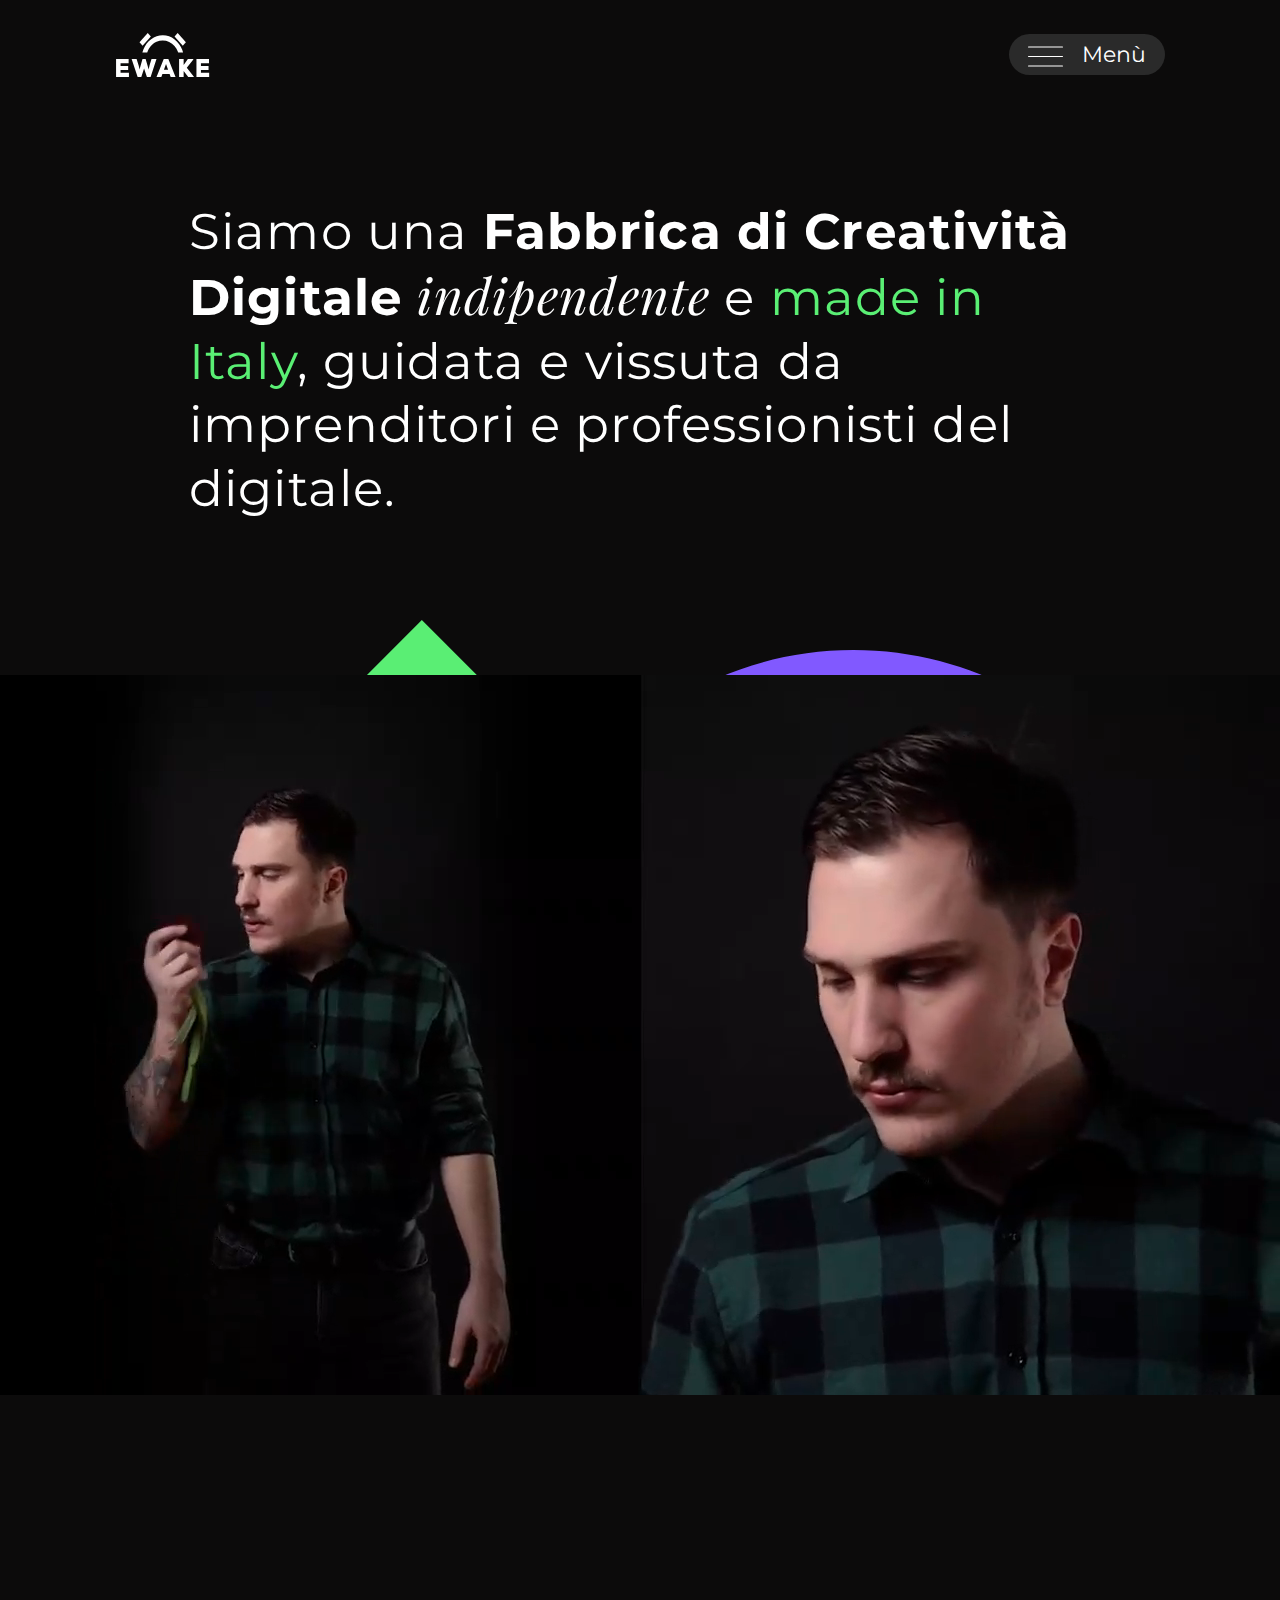
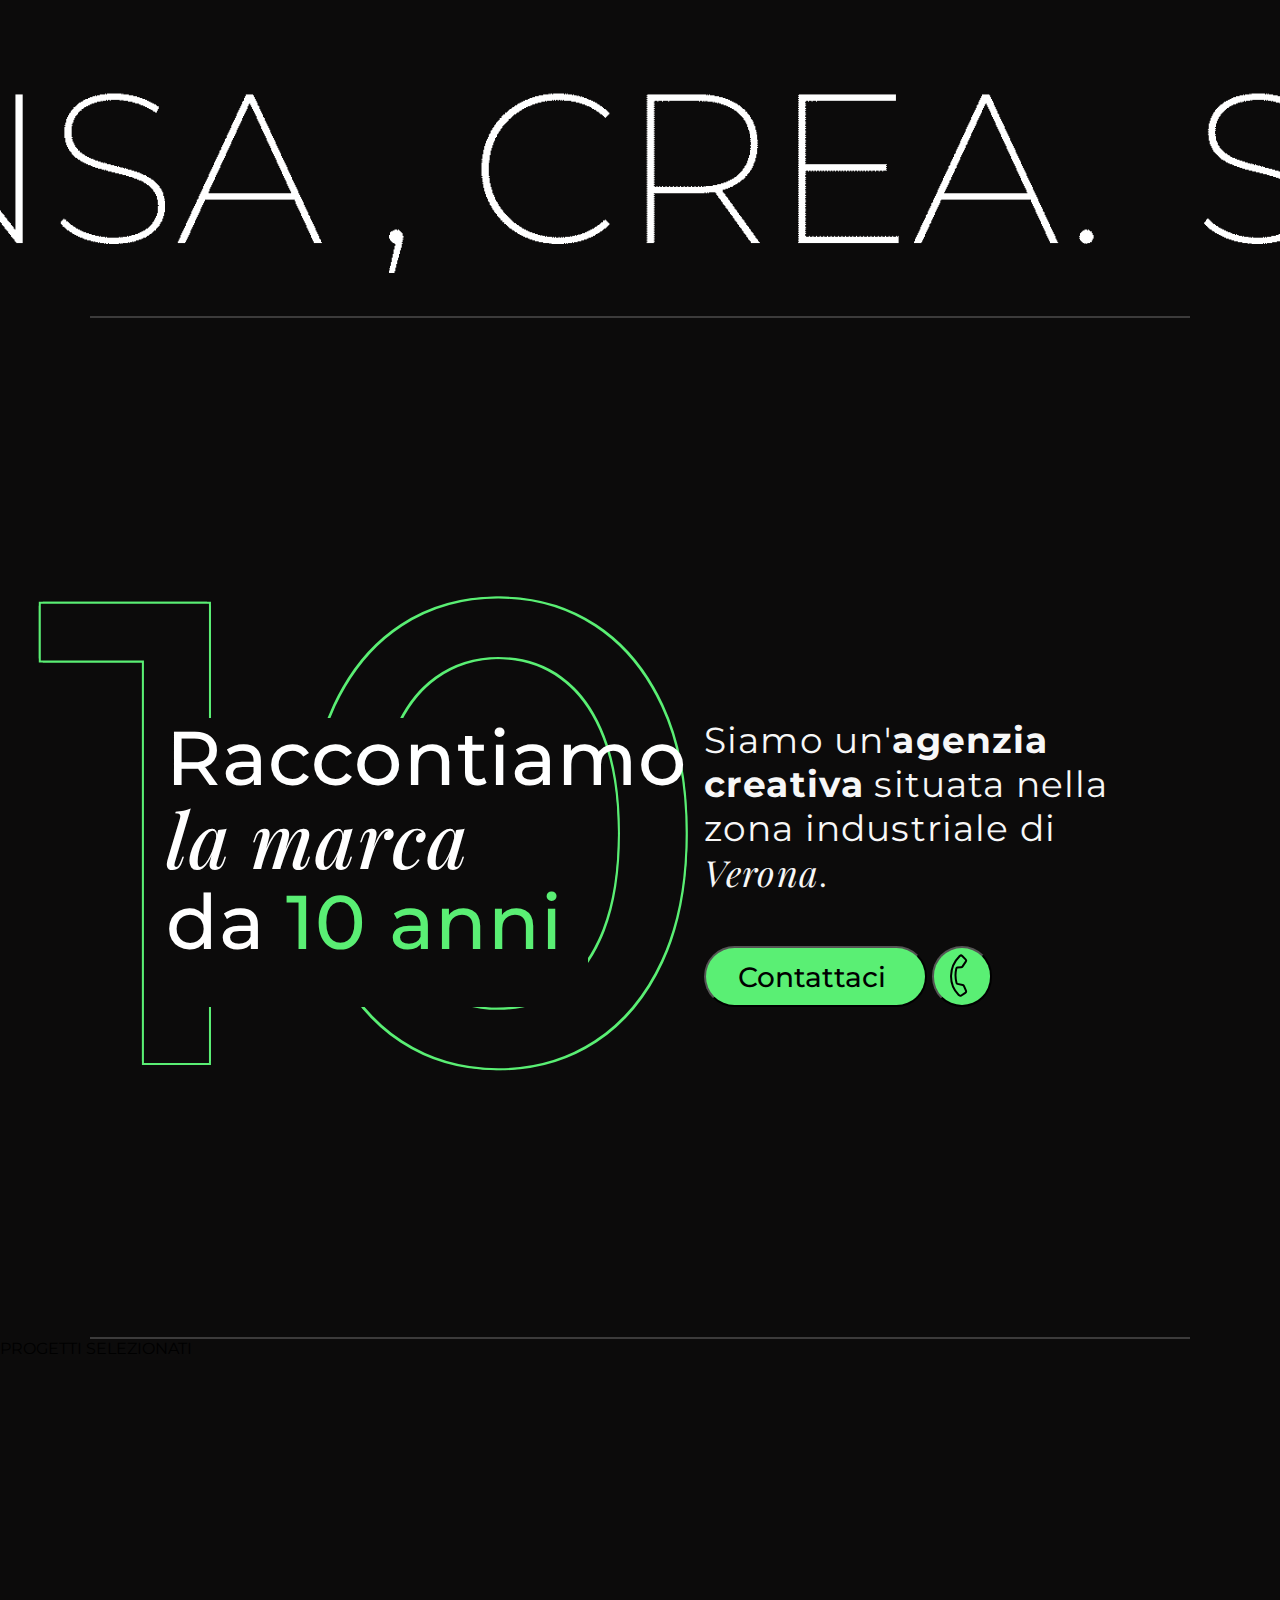
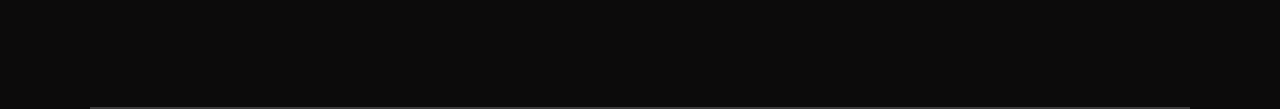
==== index.html @ c9d493e9 "home to agency" ====
<!DOCTYPE html>
<html lang="en">
<head>
    <meta charset="UTF-8">
    <meta name="viewport" content="width=device-width, initial-scale=1.0">
    <title>Home</title>

    <!-- css -->
    <link rel="stylesheet" href="css/style.css">

    <!-- js -->
    <!-- <script src="src/index.js"></script> -->

    <!-- fonts -->
    <link rel="preconnect" href="https://fonts.googleapis.com">
    <link rel="preconnect" href="https://fonts.gstatic.com" crossorigin>
    <link href="https://fonts.googleapis.com/css2?family=Montserrat:ital,wght@0,100..900;1,100..900&family=Playfair+Display:ital,wght@0,400..900;1,400..900&display=swap" rel="stylesheet">
    <link href="https://fonts.googleapis.com/css2?family=Playfair+Display:ital,wght@0,400..900;1,400..900&display=swap" rel="stylesheet">
</head>
<body>
    <!-- <nav class="navbar">
        <div class="logo">
            <img src="assets/img/logo.svg" alt="EWAKE">
        </div>

        <div class="menu">
            
        </div>
    </nav> -->

    <div class="navbar-container">
        
        <input id="toggle" type="checkbox">
        
        <div class="navbar">
            <div class="logo-container">
                <img src="assets/img/logo.svg" alt="EWAKE">
            </div>
            <div class="menu-container">
                <label for="toggle" class="menu-icon">
                    <span></span>
                </label>
                <p class="menu-text"></p>
            </div>
        </div>
        
      
        <div class="menu-items">
            <ul style="text-align: center; margin-left: 210px; overflow: hidden;">
              <li style="border-bottom: 1px solid lightgray;"><a href="#">Home</a></li>
              <li style="border-bottom: 1px solid lightgray;"><a href="#">home2</a></li>
              <li style="border-bottom: 1px solid lightgray;"><a href="#">About</a></li>
              <li style="border-bottom: 1px solid lightgray;"><a href="#">About2</a></li>
            </ul>
        </div>
    </div>

    <div class="chi-siamo-container">
        <div class="chi-siamo">
            <p class="chi-siamo-text">
                Siamo una <span class="bold-text">Fabbrica di Creatività Digitale</span> <span class="italic-playfair">indipendente</span> 
                e <span class="green-text">made in Italy</span>, guidata e vissuta da imprenditori e professionisti del digitale.
            </p>
        </div>
    </div>

    <div class="xo-container">
    </div>

    <div class="boschetti-container">
        <div class="video-mask"></div>
            <video class="boschetti-video" autoplay loop muted>
                <source src="assets/video/boschetti.mp4" type="video/mp4">
            </video>
        </div>
    </div>

    <div class="scrolling-text-container">
        <img src="assets/video/scrolling-text.gif" alt="PENSA, CREA, SVEGLIA">
    </div>

    <div class="line-container">
        <div class="line"></div>
    </div>

    <div class="agency-container">
        <div class="brand">
            <p class="stroke-10">10</p>
            <div class="brand-text-container">
                <p class="brand-text">
                    Raccontiamo <span class="italic-playfair">la marca</span> da <span class="green-text">10 anni</span>
                </p>
            </div>
        </div>

        <div class="creative-agency-container">
            <p class="creative-agency-text">
                Siamo un'<span class="bold-text">agenzia creativa</span> situata nella zona industriale di <span class="italic-playfair">Verona</span>.
            </p>
            <div class="creative-agency-buttons">
                <button class="contact-us">Contattaci</button>
                <button class="call">
                    <img src="assets/img/call.svg" alt="Phone">
                </button>
            </div>
        </div>
    </div>

    <div class="line-container2">
        <div class="line"></div>
    </div>

    <div class="selected-projects-container">
        <p class="selected-projects-title">PROGETTI SELEZIONATI</p>
        <div class="selected-projects">
            <div class="project">
                <img src="" alt="" class="project-img">
                <div class="green-line"></div>
                <div class="project-text">
                    <p class="project-title"></p>
                    <p class="project-info"></p>
                </div>
            </div>
            <div class="all-projects">
                <p></p>
            </div>
        </div>
    </div>

    <div class="line-container2">
        <div class="line"></div>
    </div>
    
</body>
</html>
---- css/style.css ----
body {
    margin: 0;
    background-color: #0C0B0B;
    font-family: 'Montserrat';
    overflow-x: hidden;
}

.navbar {
    background-color: transparent;
    backdrop-filter: blur(10px);
}

/*  */

.body {
    background-color: white;
    font-family: sans-serif;
}


.setsumei {
    margin-left: 20px;
    margin-right: 20px;
}

.footer {
    width: 100%;
    height: 40px;
    text-align: center;
    border-top: 1px solid black;
    position: absolute;
    bottom: 0;
    padding: 10px;
}

.page-wrap {
    min-height: 100%;
    margin-bottom: -40px;
}

.page-wrap:after {
    content: "";
    display: block;
}

.site-footer,
.page-wrap:after {
    height: 20px;
}

.site-footer {
    text-align: center;
    border-top: 1px solid black;
    padding: 10px;
}

*,
*:before,
*:after {
    padding-left: 0;
    margin: 0;
    box-sizing: border-box;
}

ol,
ul {
    list-style: none;
}

a {
    text-decoration: none;
    color: black;
}

.navbar-container {
    height: auto;
}


/* menu */

.menu-items {
    position: relative;
    z-index: 5000;
    top: 0;
    left: 0;
    right: 0;
    bottom: 0;
    overflow: auto;
    width: 100%;
    height: auto;
    padding-top: 0;
    transition: transform 0.3s ease-in;
    text-align: center;
    color: black;
    background-color: white;
}

.menu-items nav,
.menu-items ul {
    height: 100%;
}

.menu-items li {
    display: inline-block;
    margin-right: -6px;
}

.menu-items a {
    display: block;
    padding: 15px 45px;
    margin-bottom: -5px;
    transition: background-color .3s ease-in;
}

.menu-items a:hover {
    background-color: lightgray;
}


/* menu toggle */

#toggle {
    display: none;
}

#toggle:checked~.menu-items {
    transform: translateX(0);
}

#toggle:checked~.navbar-containerainer {
    transform: translateX(0);
}


/* content */

.navbar-containerainer {
    position: relative;
    top: 0;
    padding: 35px auto;
    transition: transform .3s ease-in;
}

.navbar-containerent {
    margin: 0 auto;
    padding: 20px;
    height: 65vh;
    text-align: center;
}

/* menu */
.menu-container {
    display: flex;
    align-items: center;
    justify-content: space-evenly;
    width: 156px;
    height: 41px;
    border-radius: 48.5px;
    margin-right: 10vh;
    background: #2A2A2A;
}

.menu-items {
    position: fixed;
    left: -100vw;
    overflow-y: hidden;
    width: 100vw;
    height: 100%;
    padding-top: 40px;
    color: black;
    background-color: white;
    z-index: 1000;
}

.menu-items nav {
    background: white;
    border-right: 0.5px solid lightgray;
    margin-left: -210px;
}

.menu-items li {
    display: block;
    margin-right: 0;
}

.menu-items a {
    padding: 20px;
}

/* menu toggle */
.navbar {
    display: block;
    z-index: 2000;
    position: relative;
    top: 0;
    left: 0;
    padding: 0 25px;
    width: 100%;
    height: 109px;
    /* border-bottom: .05px solid lightgray; */

    position: fixed;
    top: 0;
    display: flex;
    justify-content: space-between;
    align-items: center;
    background-color: transparent;
    backdrop-filter: blur(10px);    
}

.logo-container {
    width: 93.6px;
    height: 44px;
    margin-left: 10vh;
}

.menu-text {
    color: white;
    font-size: 22px;
}

.menu-icon {
    display: block;
    position: relative;
    width: 35px;
    height: 100%;
    cursor: pointer;
    -webkit-transition: transform .3s ease-in;
    transition: transform .3s ease-in;
}

.menu-icon>span {
    display: block;
    position: absolute;
    top: 55%;
    margin-top: -1px;
    width: 100%;
    height: 1px;
    border-radius: 1px;
    background-color: white;
}

.menu-icon>span:before,
.menu-icon>span:after {
    content: "";
    position: absolute;
    width: 100%;
    height: 100%;
    border-radius: 1px;
    background-color: white;
}

.menu-icon>span:before {
    -webkit-transform: translateY(-0.6em);
    transform: translateY(-0.6em);
}

.menu-icon>span:after {
    -webkit-transform: translateY(0.6em);
    transform: translateY(0.6em);
}

/* #toggle:checked+.navbar .menu-icon {
    -webkit-transform: rotate(45deg);
    transform: rotate(45deg);
}

#toggle:checked+.navbar span:before,
#toggle:checked+.navbar span:after {
    -webkit-transform: rotate(90deg);
    transform: rotate(90deg);
} */

#toggle:checked~.menu-items {
    -webkit-transform: translateX(100%);
    transform: translateX(100%);
}

#toggle:checked~.navbar-containerainer {
    -webkit-transform: translateX(250px);
    transform: translateX(250px);
}

#toggle:checked + .navbar .menu-icon > span:before,
#toggle:checked + .navbar .menu-icon > span:after {
  display: none;
}

#toggle:not(:checked) + .navbar .menu-text::after {
    content: "Menù"
}  

#toggle:checked + .navbar .menu-text::after {
    content: "Chiudi";
}

input:checked~#h-menu_black {
    display: block;
    opacity: .6;
}

#h-menu_black {
    display: none;
    position: fixed;
    z-index: 999;
    top: 0;
    left: 0;
    width: 100%;
    height: 100%;
    background: black;
    opacity: 0;
    transition: .7s ease-in-out;
}

/* content */
.navbar-containerainer {
    top: 60px;
    height: 92vh;
    text-align: center;
}

.noscroll {
    overflow: hidden;
    position: fixed;
}

/* chi-siamo */
.chi-siamo-container{
    width: 100%;
    display: flex;
    justify-content: center;
    margin-top: 200px;
}

.chi-siamo {
    width: 902px;
}

.chi-siamo-text {
    color: white;
    font-size: 50px;
    font-weight: 400;
    line-height: 63.4px;
    letter-spacing: 1.15px;
}

.bold-text {
    font-weight: bold;
    font-weight: 700;
}

.italic-playfair {
    font-style: italic;
    font-family: 'Playfair Display', sans-serif; 
}

.green-text {
    color: #5AEF74;
}

/* xo> img */
.xo-container {
    position: absolute;

    height: 745px;
    width: 1962px;
    background-image: url('../assets/img/xo-img.svg');
    margin-top: 100px;
    margin-left: -200px;
}

.boschetti-container {
    width: 100%;
    display: flex;
    justify-content: center;
    margin-top: 140px;
}

.video-mask{
    border-radius: 20px; 
    overflow: hidden;
    transform: translateZ(0); /* Standard property */
-webkit-transform: translateZ(0); /* Prefisso del venditore per Chrome, Opera 12, Safari 3 */

}

.boschetti-video {
    z-index: 2;
    width: 100%;
    height: 750px;
}

/*  */
.scrolling-text-container {
    width: 100%;
    margin-top: 230px;
}

.scrolling-text-container>img {
    height: 272px;
}

/* Line */
.line-container {
    width: 100%;
    display: flex;
    justify-content: center;
}

.line {
    width: 86%;
    height: 0px;
    border: 1px solid rgba(255, 255, 255, 0.2);
    /* position: absolute; */
}

/* chi-siamo */
.agency-container {
    width: 100%;
    margin-top: 400px;

    display: flex;
}

.brand {
    width: 55%;
    display: flex;
    justify-content: center;
}

.stroke-10 {
    position: absolute;
    margin-top: 70px;
    margin-left: 50px;

    font-weight: 500;
    font-size: 41rem;
    line-height: 80px;
    letter-spacing: 1.152px;

    color: #0C0B0B;
    text-shadow: 
        -2px -2px 0 #5AEF74,  
         2px -2px 0 #5AEF74,
        -2px  2px 0 #5AEF74,
         2px  2px 0 #5AEF74;
}

.brand-text-container {
    width: 60%;
    position: relative;
    margin-left: 50px;
    z-index: 2;
    background-color: #0C0B0B;
}

.brand-text-container>p {
    color: white;
    font-size: 76px;
    font-weight: 500;
    line-height: 80px;
    letter-spacing: 1.15px;
}

/* creative-agency */
.creative-agency-container {
    width: 45%;
}

.creative-agency-text {
    width: 475px;
 
    font-size: 36px;
    font-weight: 400;
    line-height: 44px;
    letter-spacing: 1.152px;
    color: #F7F7F7;
}

.creative-agency-buttons {
    width: 50%;
    margin-top: 50px;
    display: flex;
}

.creative-agency-buttons>.contact-us {
    cursor: pointer;
    background: #5AEF74;
    border-radius: 48.5px;
    
    width: 223.81px;
    height: 61px;
    
    font-size: 28px;
    font-family: 'Montserrat', sans-serif;
    font-weight: 500;
}

.creative-agency-buttons>.call {
    cursor: pointer;
    background: #5AEF74;
    border-radius: 48.5px;

    width: 60.66px;
    height: 61px;

    margin-left: 5px;
}

.creative-agency-buttons:hover .contact-us,
.creative-agency-buttons:hover .call {
    background-color: #FFFFFF;
}

.creative-agency-buttons img {
    transition: transform 0.3s ease;
}

.creative-agency-buttons:hover img {
    transform: rotate(-45deg);
}

.line-container2 {
    width: 100%;
    display: flex;
    justify-content: center;
    margin-top: 330px;
}

/* Progetti selezionati */
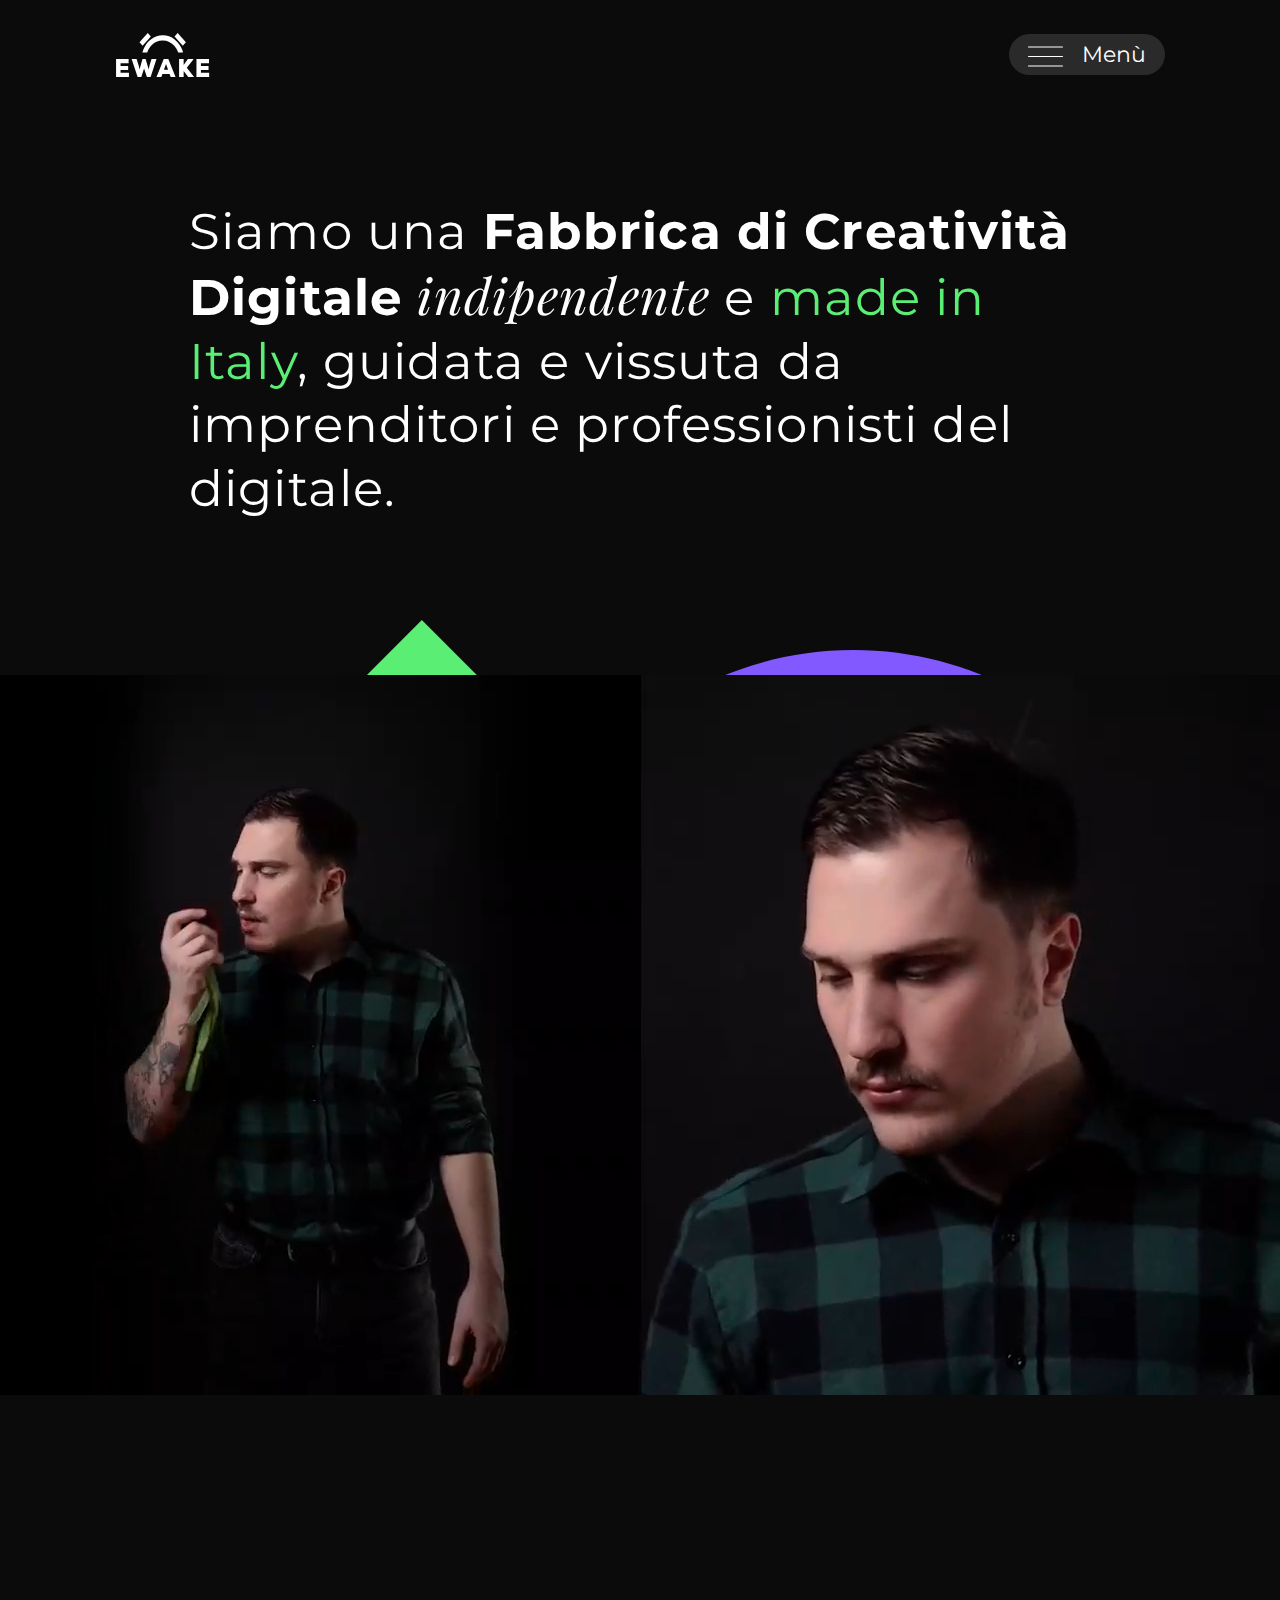
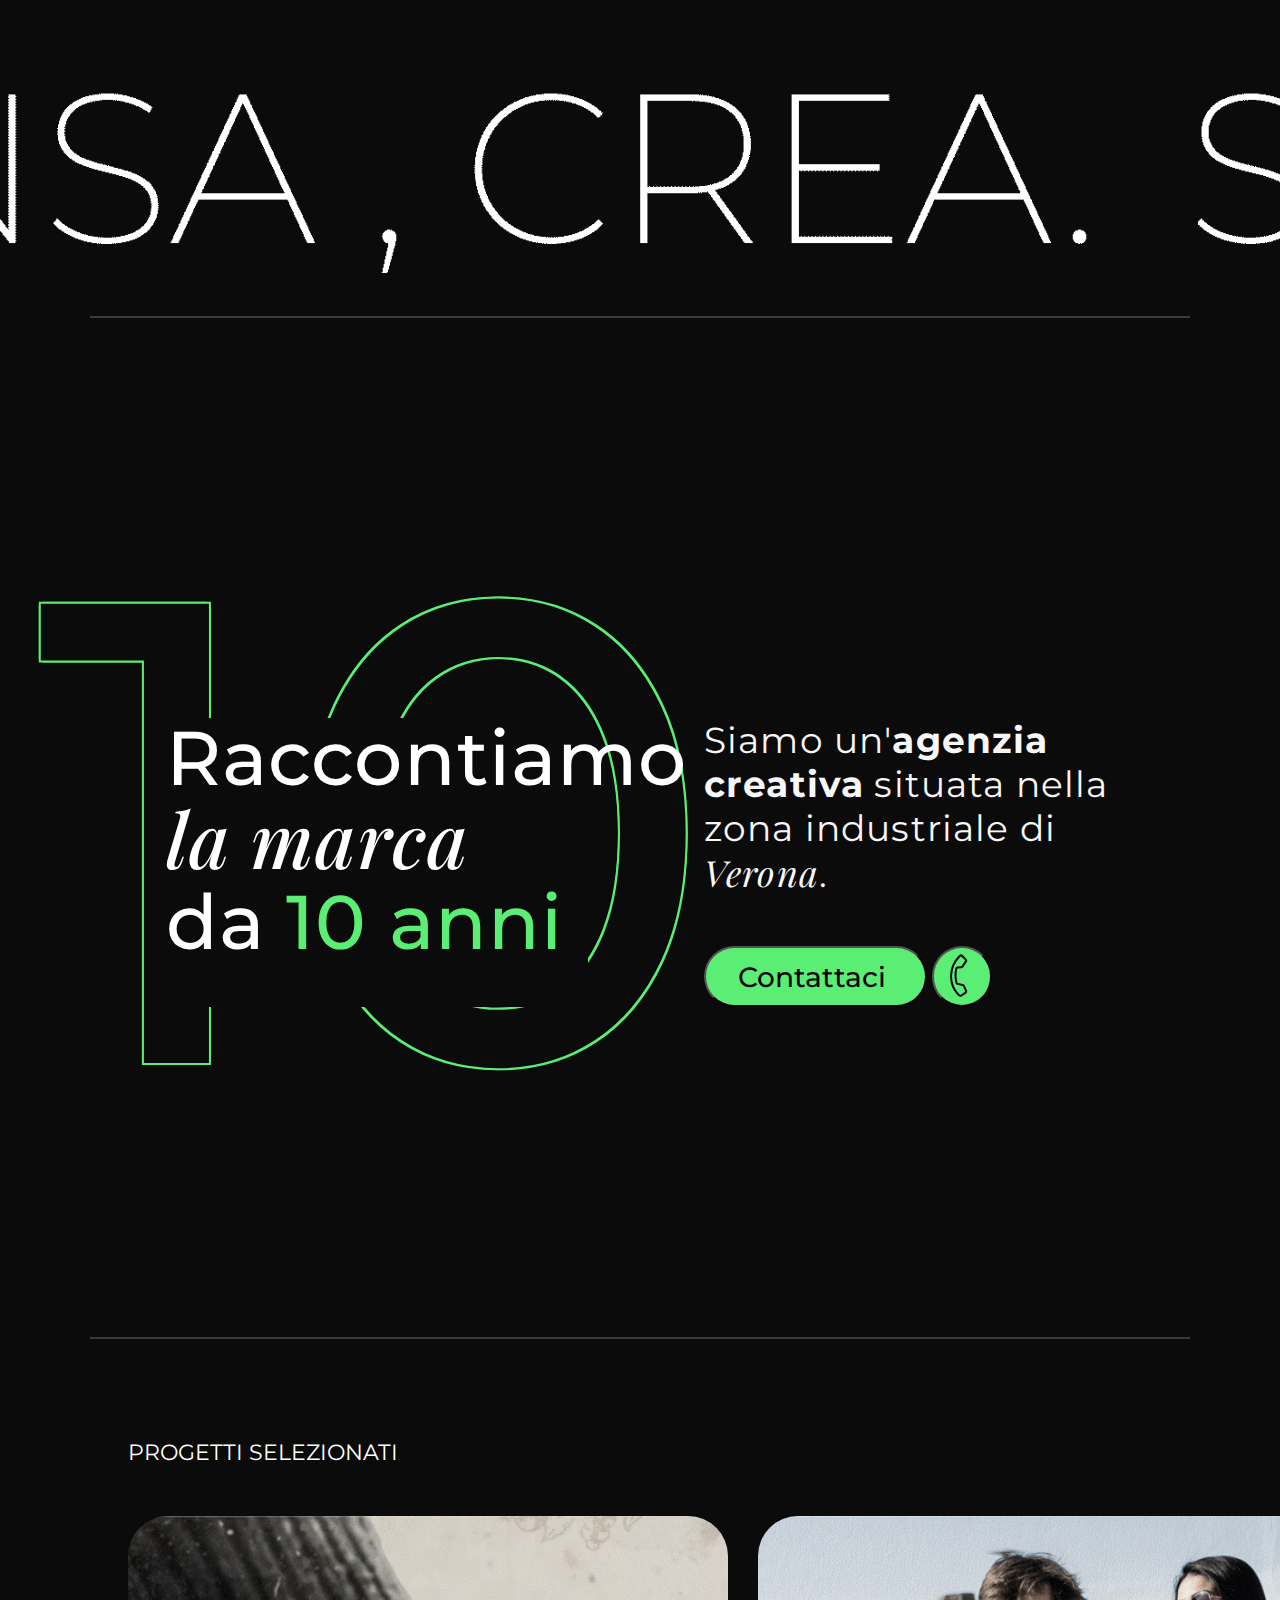
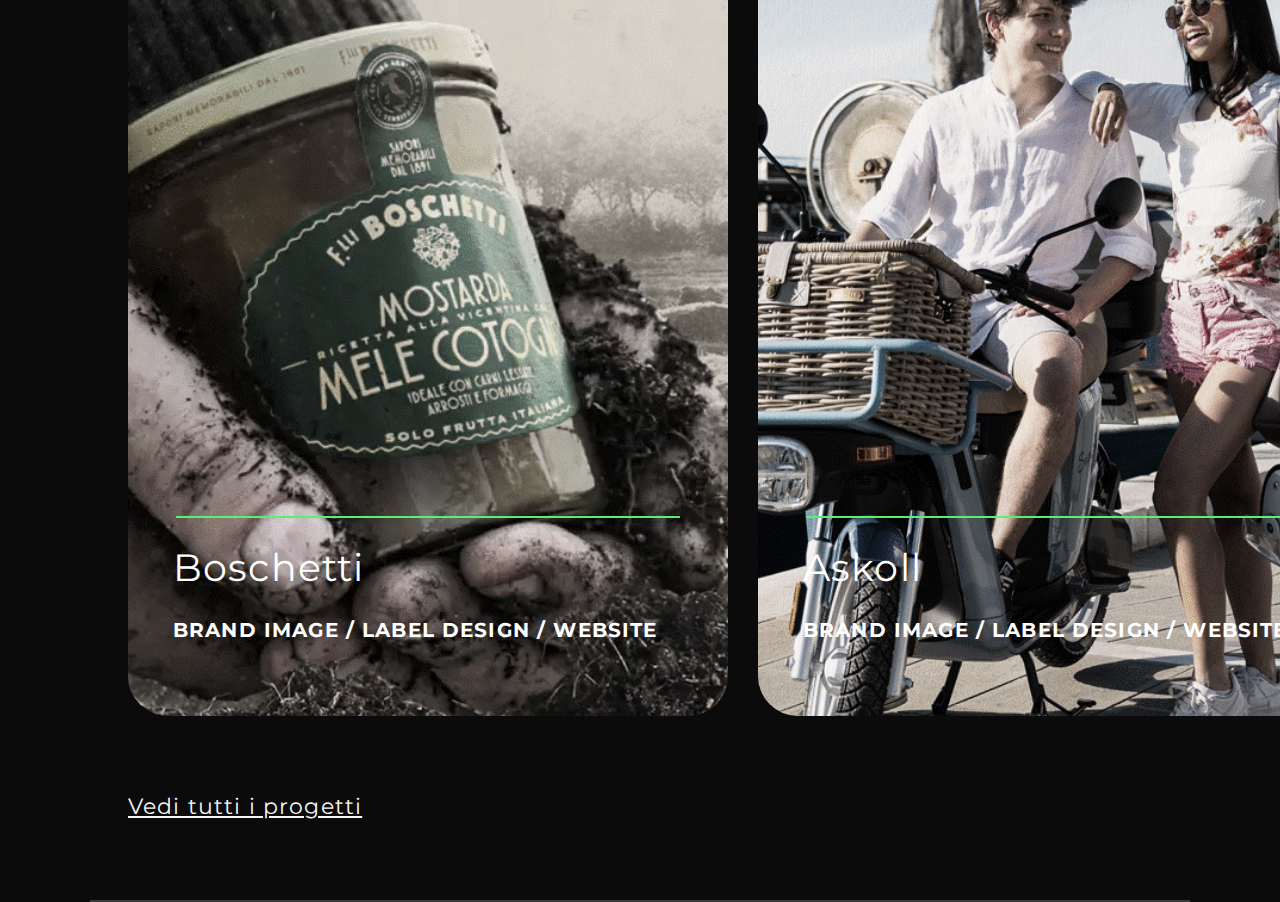
==== commit 778af18f: "selected-projects" ====
--- a/index.html
+++ b/index.html
@@ -114,21 +114,48 @@
         <p class="selected-projects-title">PROGETTI SELEZIONATI</p>
         <div class="selected-projects">
             <div class="project">
-                <img src="" alt="" class="project-img">
-                <div class="green-line"></div>
+                <img src="../assets/img/boschetti.gif" alt="Boschetti">
+                <div class="line-container">
+                    <div class="green-line"></div>
+                </div>
                 <div class="project-text">
-                    <p class="project-title"></p>
-                    <p class="project-info"></p>
+                    <p class="project-title">Boschetti</p>
+                    <p class="project-info">BRAND IMAGE / LABEL DESIGN / WEBSITE</p>
                 </div>
             </div>
-            <div class="all-projects">
-                <p></p>
+            <div class="project">
+                <img src="assets/img/askoll.gif" alt="Boschetti">
+                <div class="line-container">
+                    <div class="green-line"></div>
+                </div>
+                <div class="project-text">
+                    <p class="project-title">Askoll</p>
+                    <p class="project-info">BRAND IMAGE / LABEL DESIGN / WEBSITE</p>
+                </div>
             </div>
+
+            <div class="project">
+                <img src="assets/img/infermentum.gif" alt="Boschetti">
+                <div class="line-container">
+                    <div class="green-line"></div>
+                </div>
+                <div class="project-text">
+                    <p class="project-title">Infermentum</p>
+                    <p class="project-info">BRAND IMAGE / LABEL DESIGN / WEBSITE</p>
+                </div>
+            </div>
+        </div>
+        <div class="all-projects">
+            <p>Vedi tutti i progetti</p>
         </div>
     </div>
 
-    <div class="line-container2">
+    <div class="line-container3">
         <div class="line"></div>
+    </div>
+
+    <div class="our-services">
+        
     </div>
     
 </body>
--- a/css/style.css
+++ b/css/style.css
@@ -528,4 +528,95 @@
     margin-top: 330px;
 }
 
-/* Progetti selezionati */
+/* projects */
+.selected-projects-container {
+    width: 100%;
+}
+
+
+.selected-projects-title {
+    color: #FFFFFF;
+    font-size: 22px;
+    margin-top: 100px;
+    margin-left: 10%;
+}
+
+.selected-projects {
+    width: 2050px;
+    height: 877px;
+    display: flex;
+
+    margin-top: 50px;
+    margin-left: 10%;
+    /* width: 150%; */
+}
+
+.green-line {
+    width: 84%;
+    height: 0px;
+    border: 1px solid #5AEF74;
+
+    margin-top: 600px;
+}
+
+.project {
+    position: relative;
+    width: 600px;
+    height: 800px;
+    border-radius: 40px;
+    overflow: hidden;
+    transition: filter 1s ease, transform 1s ease;
+
+    margin-right: 30px;
+}
+
+.project img {
+    position: absolute;
+    top: 0;
+    left: 0;
+    z-index: -1;
+    width: 100%;
+    height: auto;
+    filter: grayscale(50%);
+    /* background: rgba(38, 38, 38, 0.5); */
+    transition: transform 1s ease;
+}
+
+.project:hover img {
+    filter: grayscale(0%);
+    transform: scale(1.2);
+}
+
+.project-title {
+    font-size: 38px;
+    line-height: 100px;
+    letter-spacing: 1.152px;
+    color: #FFFFFF;
+    margin-left: 7.5%;
+}
+
+.project-info {
+    font-weight: 700;
+    font-size: 20px;
+    letter-spacing: 1.152px;
+    color: #FFFFFF;
+    margin-left: 7.5%;
+}
+
+.all-projects {
+    margin-left: 10%;
+    font-size: 22px;
+    line-height: 27px;
+
+    letter-spacing: 1.152px;
+    text-decoration-line: underline;
+
+    color: #F7F7F7;
+}
+
+.line-container3 {
+    width: 100%;
+    display: flex;
+    justify-content: center;
+    margin-top: 80px;
+}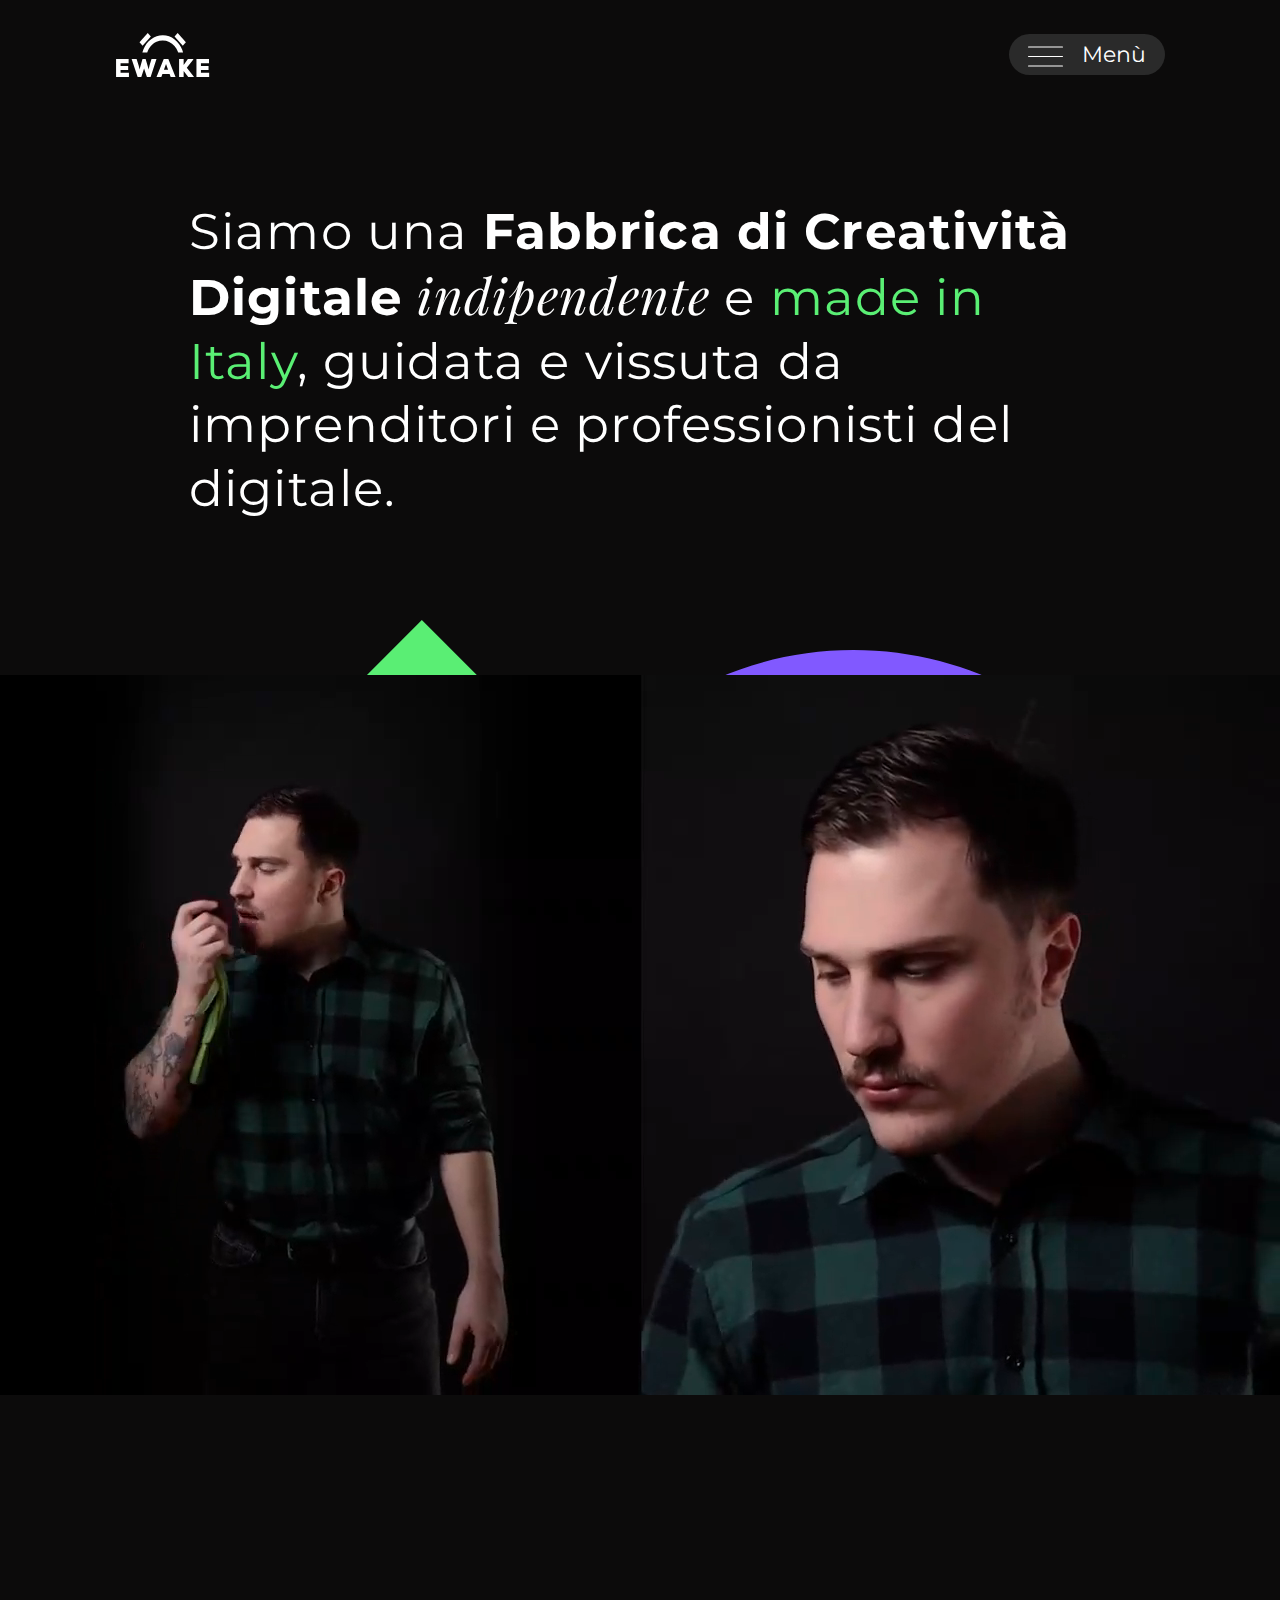
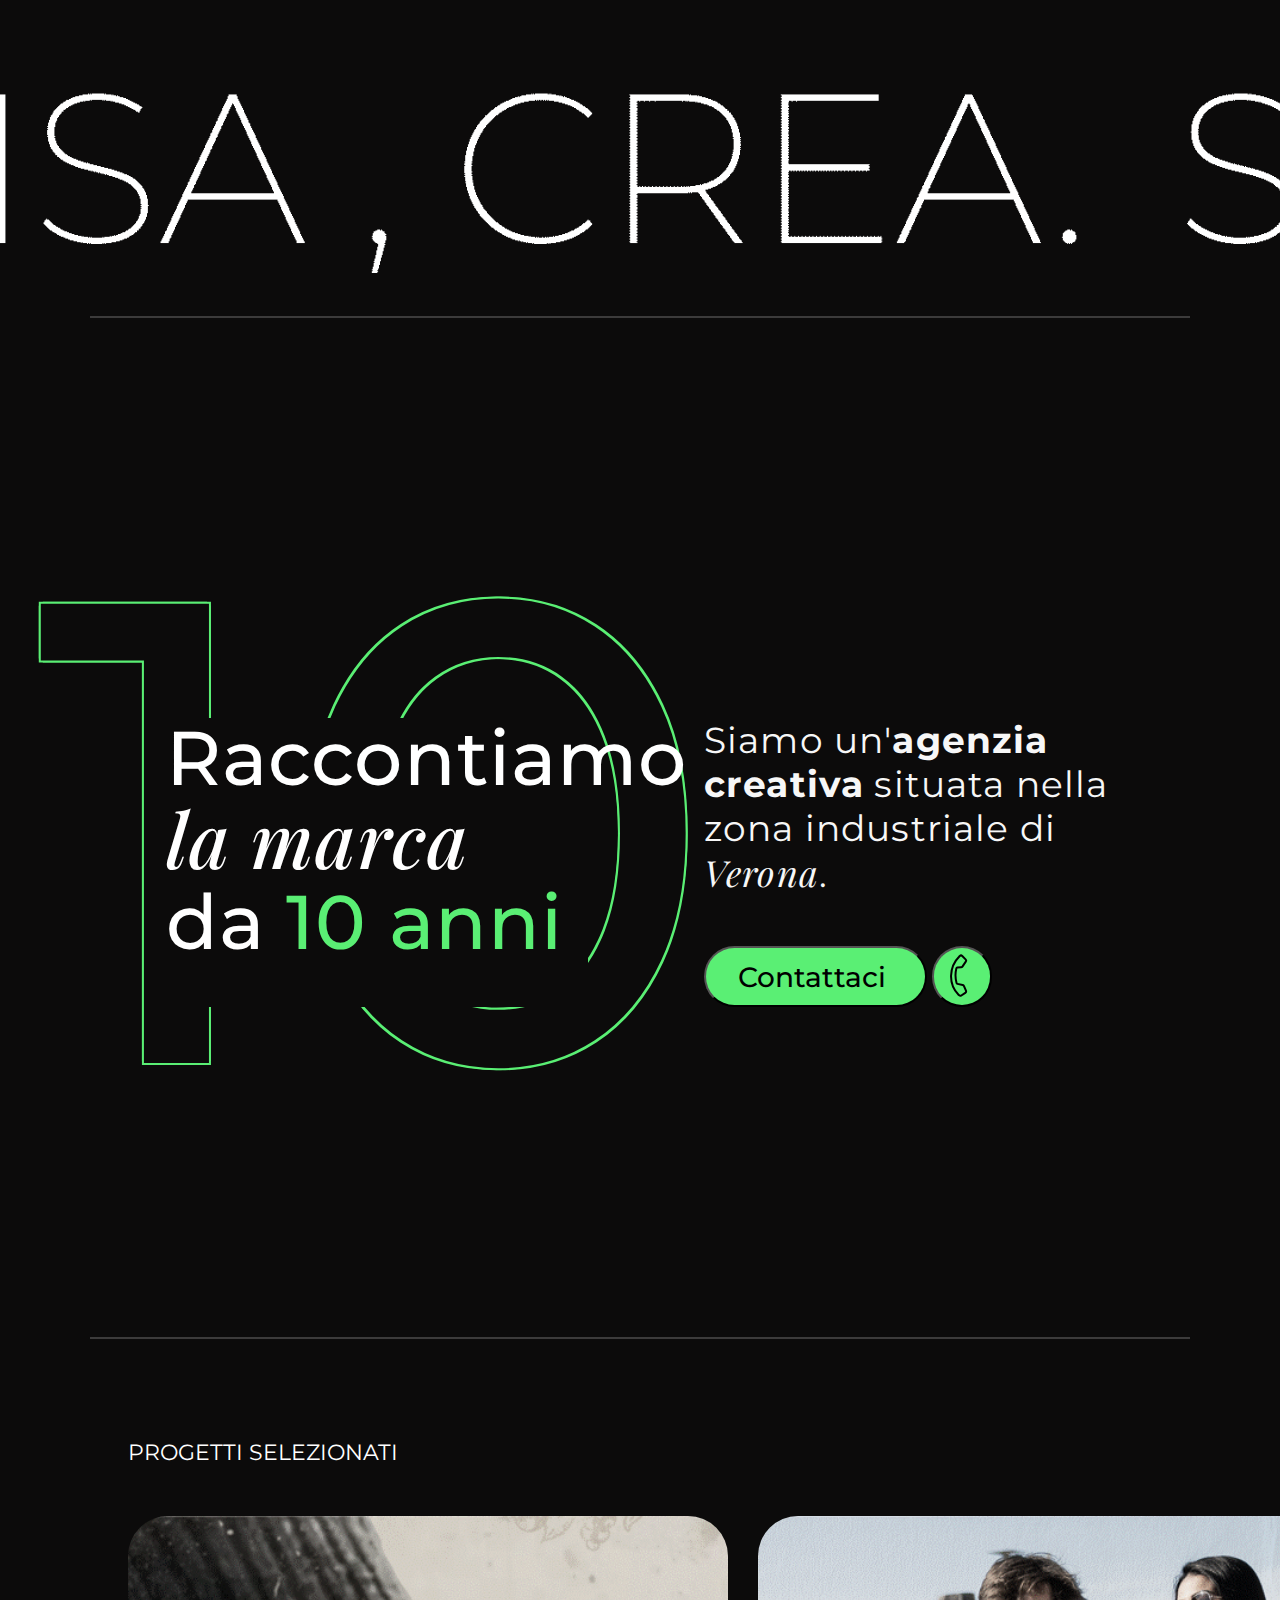
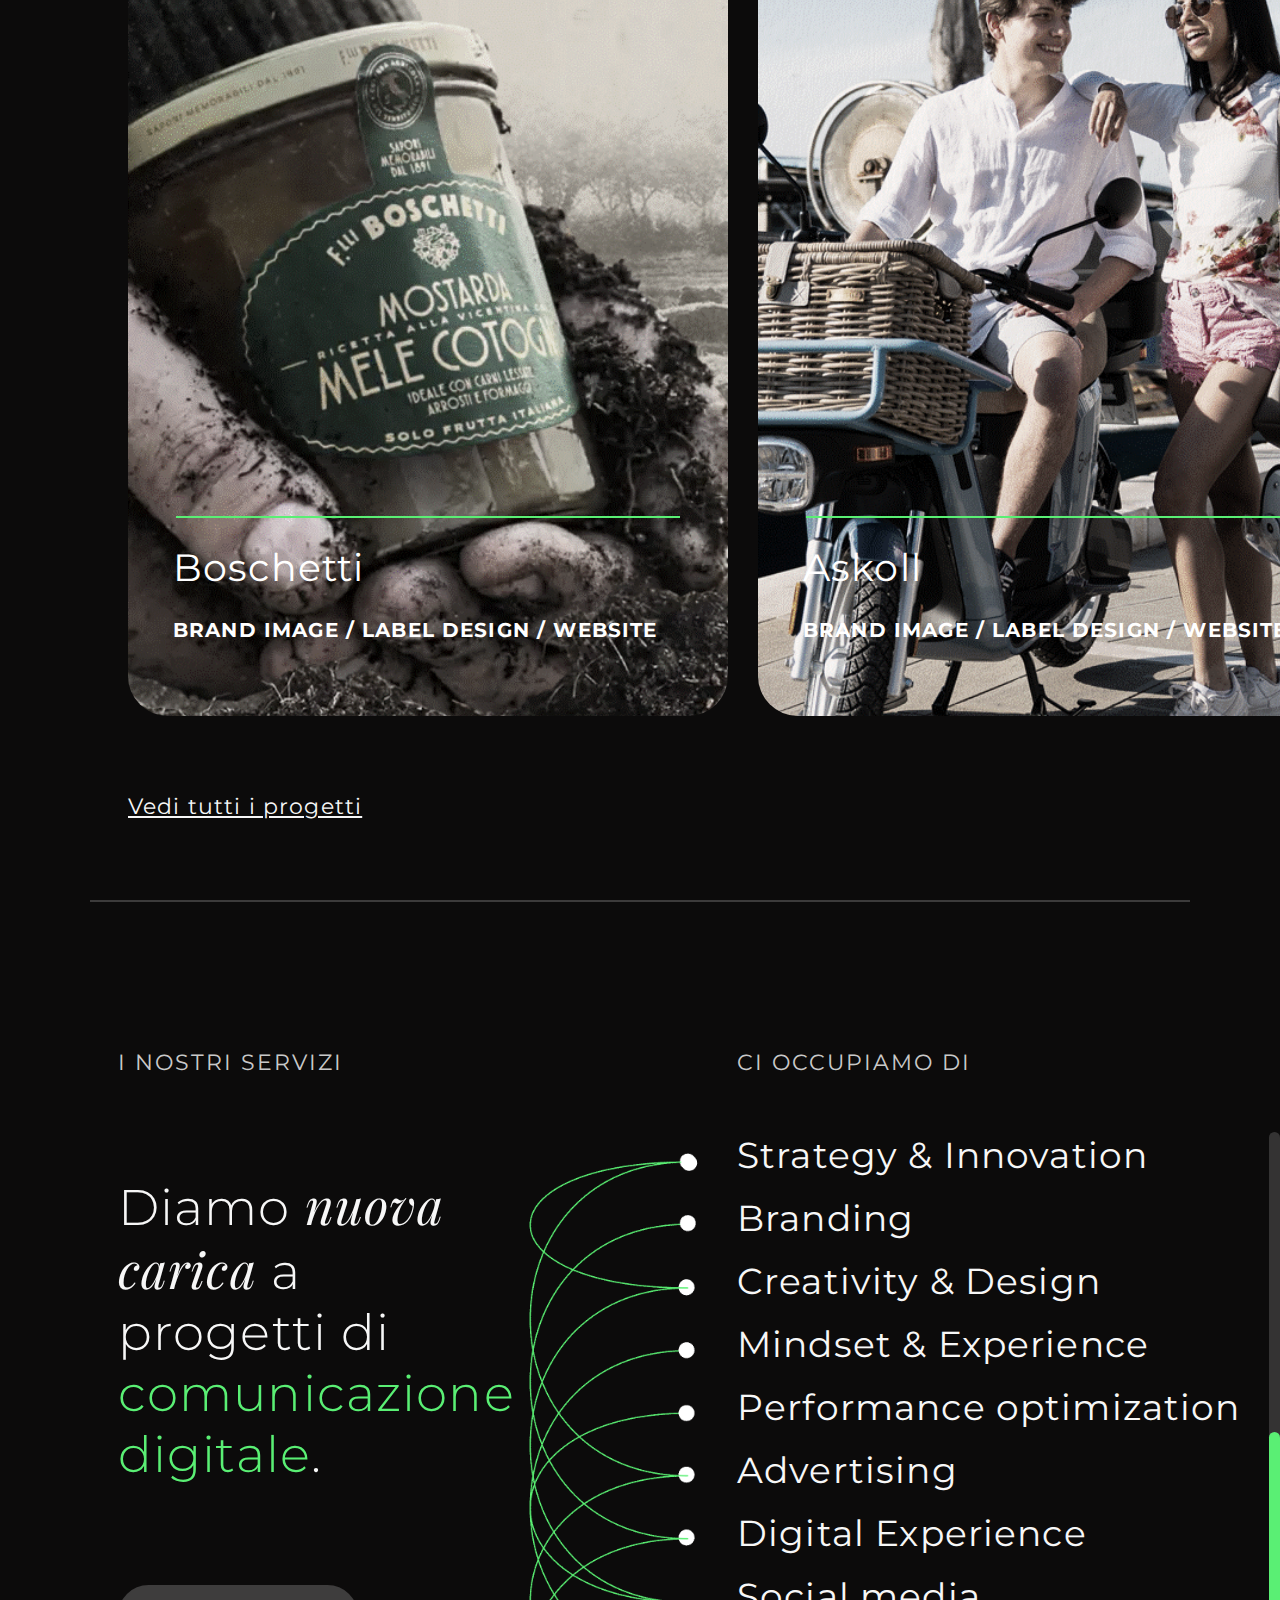
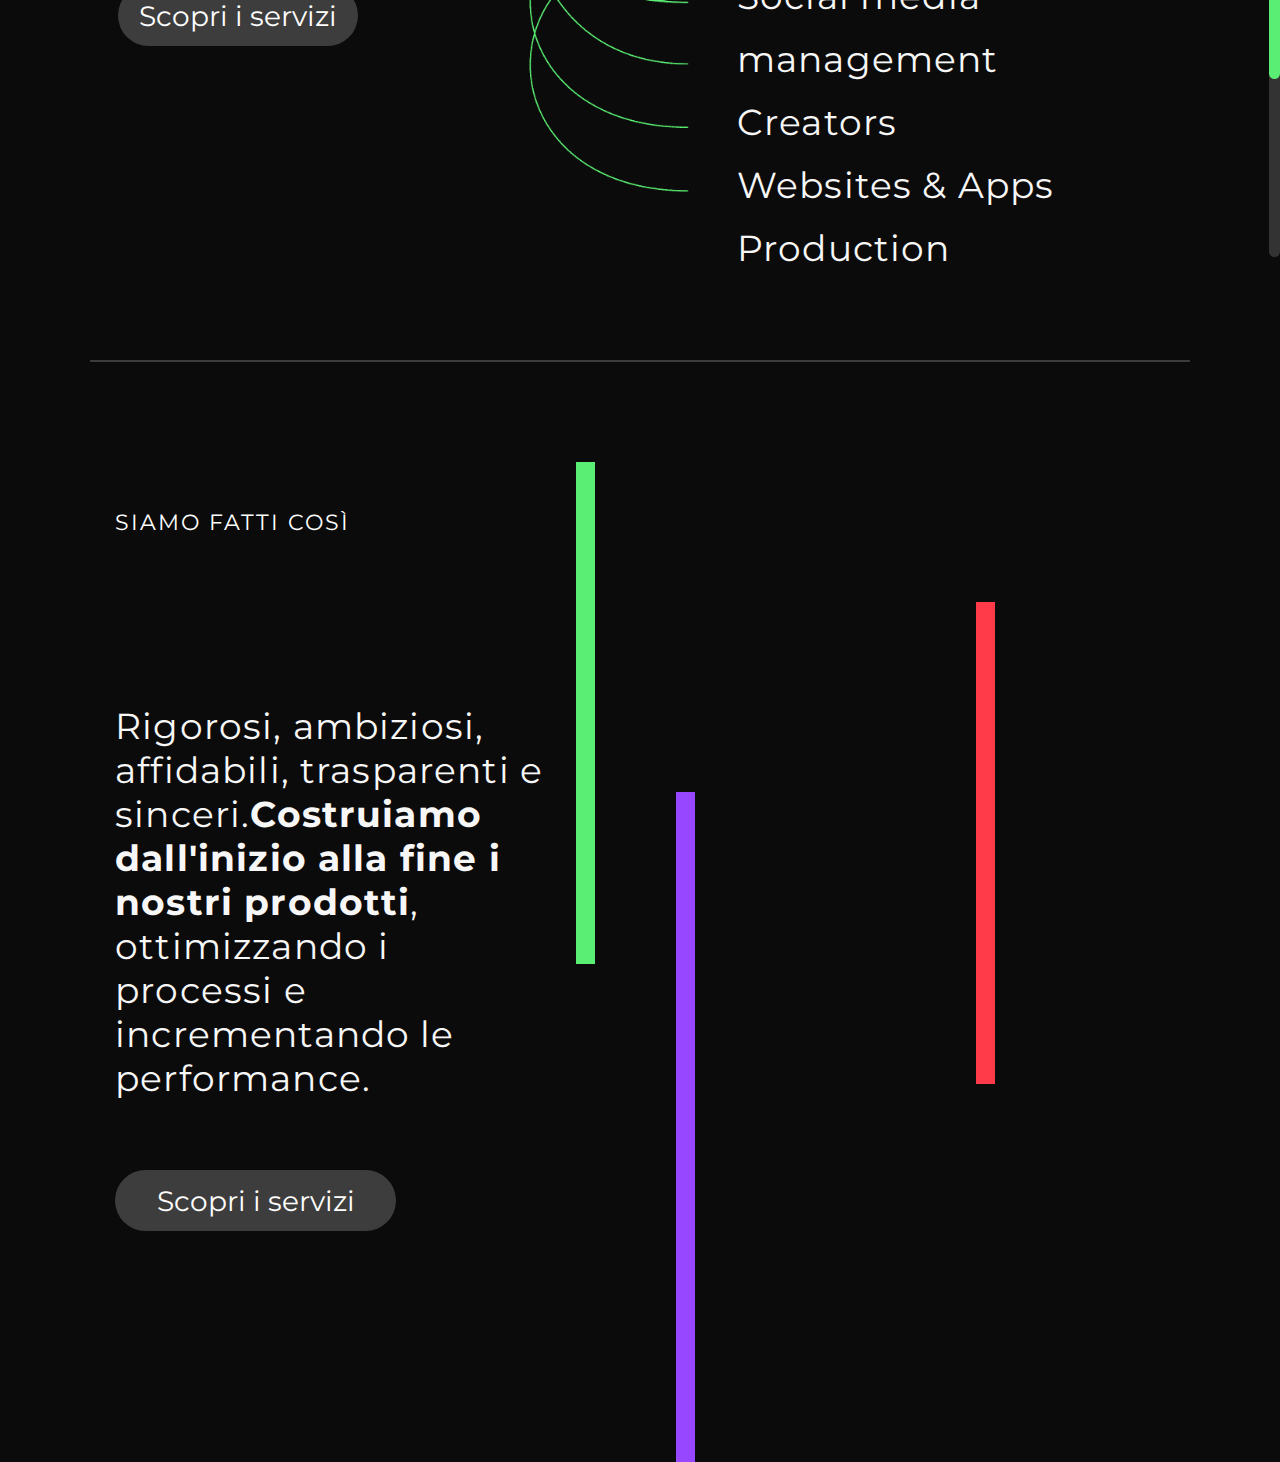
==== commit 9b316776: "our-services & about-us" ====
--- a/index.html
+++ b/index.html
@@ -154,8 +154,69 @@
         <div class="line"></div>
     </div>
 
-    <div class="our-services">
-        
+    <div class="our-services-container">
+        <div class="our-services">
+            <div class="our-services-text-container">
+                <p class="our-services-title">I NOSTRI SERVIZI</p>
+                <p class="our-services-text">
+                    Diamo <span class="italic-playfair">nuova carica</span> a progetti di <span class="green-text">comunicazione digitale</span>.
+                </p>
+                <button class="discover-services">Scopri i servizi</button>
+            </div>
+        </div>
+
+        <div class="we-do-container">
+            <img class="animation" src="assets/img/curve.gif" alt="">
+            <div class="we-do">
+                <p class="we-do-text">CI OCCUPIAMO DI</p>
+                <ul class="we-do-list">
+                    <li><p>Strategy & Innovation</p></li>
+                    <li><p>Branding</p></li>
+                    <li><p>Creativity & Design</p></li>
+                    <li><p>Mindset & Experience</p></li>
+                    <li><p>Performance optimization</p></li>
+                    <li><p>Advertising</p></li>
+                    <li><p>Digital Experience</p></li>
+                    <li><p>Social media management</p></li>
+                    <li><p>Creators</p></li>
+                    <li><p>Websites & Apps</p></li>
+                    <li><p>Production</p></li>
+                </ul>
+            </div>
+            <div class="slider">
+                <div class="slider-green"></div>
+            </div>
+        </div>
+    </div>
+
+    <div class="line-container3">
+        <div class="line"></div>
+    </div>
+
+    <div class="about-us-cotainer">
+        <div class="about-us-text-container">
+            <div class="about-us-title">
+                <p>SIAMO FATTI COSÌ</p>
+            </div>
+            <p class="about-us-text">
+                Rigorosi, ambiziosi, affidabili, trasparenti e sinceri.<span class="bold-text">Costruiamo dall'inizio alla fine i nostri prodotti</span>, ottimizzando i processi e incrementando le performance.
+            </p>
+            <button class="about-us-button">Scopri i servizi</button>    
+        </div>
+        <div class="about-us-images">
+            <div class="about-us-img-1">
+                <div class="side-color-green"></div>
+                <img src="assets/img/about-us-1.svg" alt="">
+            </div>
+            <div class="about-us-img-2">
+                <div class="side-color-purple"></div>
+                <img src="assets/img/about-us-2.svg" alt="">
+            </div>
+            <div class="about-us-img-3">
+                <div class="side-color-red"></div>
+                <img src="assets/img/about-us-3.svg" alt="">
+            </div>
+        </div>
     </div>
     
 </body>
--- a/css/style.css
+++ b/css/style.css
@@ -8,6 +8,10 @@
 .navbar {
     background-color: transparent;
     backdrop-filter: blur(10px);
+}
+
+button {
+    cursor: pointer;
 }
 
 /*  */
@@ -619,4 +623,233 @@
     display: flex;
     justify-content: center;
     margin-top: 80px;
+}
+
+/* our-services*/
+.our-services-container {
+    width: 100%;
+    margin-top: 100px;
+    display: flex;
+}
+
+.our-services {
+    width: 40%;
+    display: flex;
+    justify-content: end;
+}
+
+.our-services-text-container {
+    width: 77%;
+}
+
+.our-services-title {
+    font-family: 'Montserrat';
+    font-style: normal;
+    font-weight: 400;
+    font-size: 22px;
+    line-height: 122px;
+    letter-spacing: 2px;
+    text-transform: uppercase;
+
+    color: rgba(255, 255, 255, 0.8);
+}
+
+.our-services-text {
+    font-family: 'Montserrat';
+    font-style: normal;
+    font-weight: 300;
+    font-size: 50px;
+    line-height: 61px;
+    letter-spacing: 1.152px;
+
+    color: #F7F7F7;
+    margin-top: 50px;
+}
+
+.discover-services {
+    width: 240px;
+    height: 61px;
+    padding: 0;
+    border: 0;
+    background: #3E3D3D;
+    border-radius: 48.5px;
+    margin-top: 100px;
+
+    
+    font-family: 'Montserrat';
+    font-style: normal;
+    font-weight: 400;
+    font-size: 28px;
+    line-height: 34px;
+    text-align: center;
+    color: #FFFFFF;
+}
+
+
+.we-do-container {
+    width: 60%;
+    display: flex;
+}
+
+.animation {
+    margin-top: 100px;
+    height: 753px;
+    width: 195px;
+}
+
+.we-do {
+    margin-left: 30px;
+}
+
+.we-do-text {
+    font-family: 'Montserrat';
+    font-style: normal;
+    font-weight: 400;
+    font-size: 22px;
+    line-height: 122px;
+    letter-spacing: 2px;
+    text-transform: uppercase;
+    color: rgba(255, 255, 255, 0.8);
+}
+
+.we-do-list {
+    font-family: 'Montserrat';
+    font-style: normal;
+    font-weight: 400;
+    font-size: 36px;
+    line-height: 63px;
+    letter-spacing: 1.152px;
+    color: #F7F7F7;
+}
+
+.slider {
+    margin-top: 130px;
+    margin-left: 20px;
+    width: 11px;
+    height: 725px;
+    left: 1535px;
+    top: 4524px;
+
+    background: rgba(217, 217, 217, 0.2);
+    border-radius: 5.5px;
+}
+
+.slider-green {
+    margin-top: 300px;
+    width: 11px;
+    height: 247px;
+    left: 1535px;
+    top: 4903px;
+
+    background: #5AEF74;
+    border-radius: 5.5px;
+}
+
+/* about-us */
+.about-us-cotainer {
+    width: 100%;
+    margin-top: 100px;
+    display: flex;
+}
+
+.about-us-text-container {
+    width: 45%;
+}
+
+.about-us-title {
+    margin-left: 20%;
+    font-family: 'Montserrat';
+    font-style: normal;
+    font-weight: 400;
+    font-size: 22px;
+    line-height: 122px;
+    letter-spacing: 2px;
+    text-transform: uppercase;
+    color: #FFFFFF;
+}
+
+.about-us-text {
+    margin-left: 20%;
+    margin-top: 120px;
+    width: 441px;
+    font-family: 'Montserrat';
+    font-style: normal;
+    font-weight: 400;
+    font-size: 36px;
+    line-height: 44px;
+    letter-spacing: 1.152px;
+    color: #F7F7F7;
+}
+
+.about-us-button {
+    margin-left: 20%;
+    margin-top: 70px;
+    width: 281px;
+    height: 61px;
+    padding: 0;
+    border: 0;
+    background: #3E3D3D;
+    border-radius: 48.5px;
+
+    font-family: 'Montserrat';
+    font-style: normal;
+    font-weight: 400;
+    font-size: 28px;
+    line-height: 34px;
+    text-align: center;
+    color: #FFFFFF;
+}
+
+.about-us-images {
+    width: 55%;
+}
+
+.about-us-img-1 {
+    position: absolute;
+}
+
+.about-us-img-2 {
+    position: absolute;
+    margin-top: 330px;
+    margin-left: 100px;
+}
+
+.about-us-img-3 {
+    position: absolute;
+    margin-top: 140px;
+    margin-left: 400px;
+}
+
+.side-color-green {
+    background-color: #5AEE74;
+    position: absolute;
+    z-index: 2;
+    width: 19px;
+    height: 502px;
+}
+
+.side-color-purple {
+    background-color: #9747FF;
+    position: absolute;
+    z-index: 2;
+    width: 19px;
+    height: 670px;
+}
+
+.side-color-red {
+    background-color: #FF3B4A;
+    position: absolute;
+    z-index: 2;
+    width: 19px;
+    height: 482px;
+}
+
+.about-us-img-1>img {
+    filter: grayscale(90%);
+}
+.about-us-img-2>img {
+    filter: grayscale(90%);
+}
+.about-us-img-3>img {
+    filter: grayscale(90%);
 }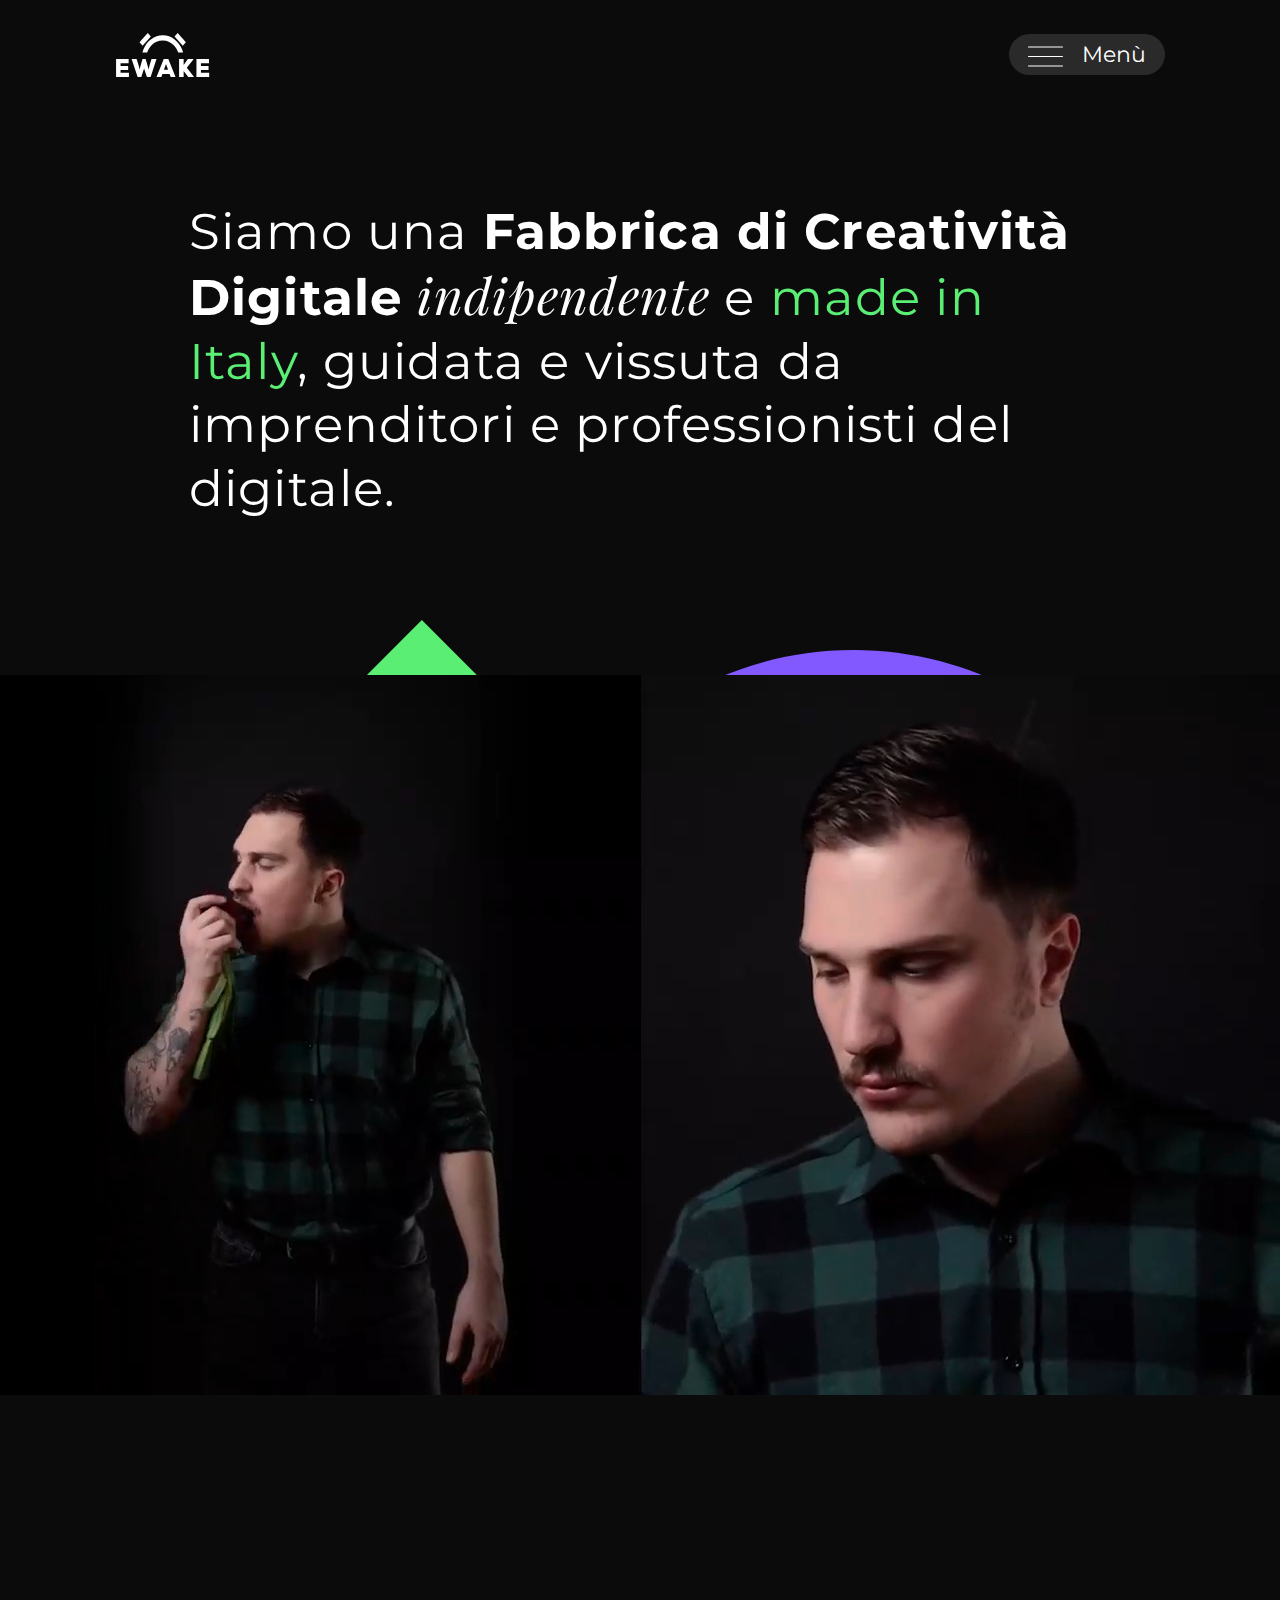
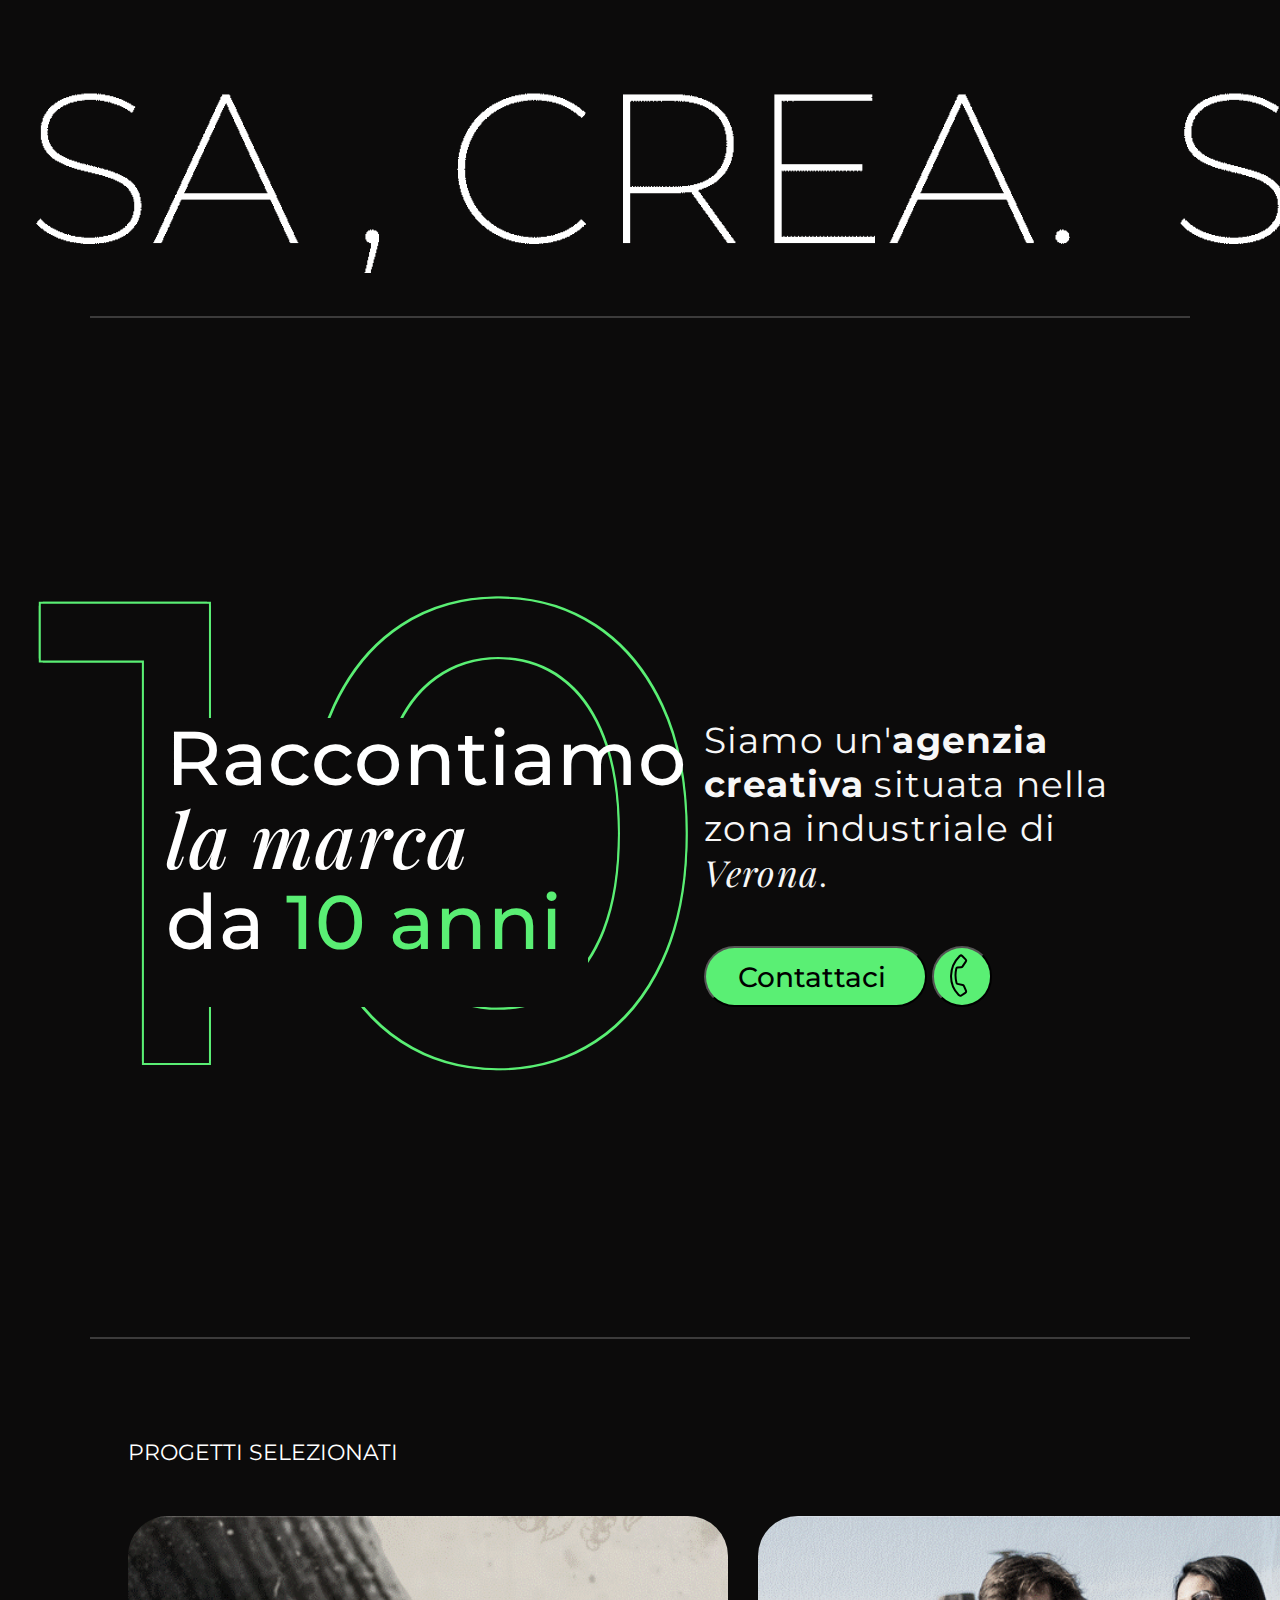
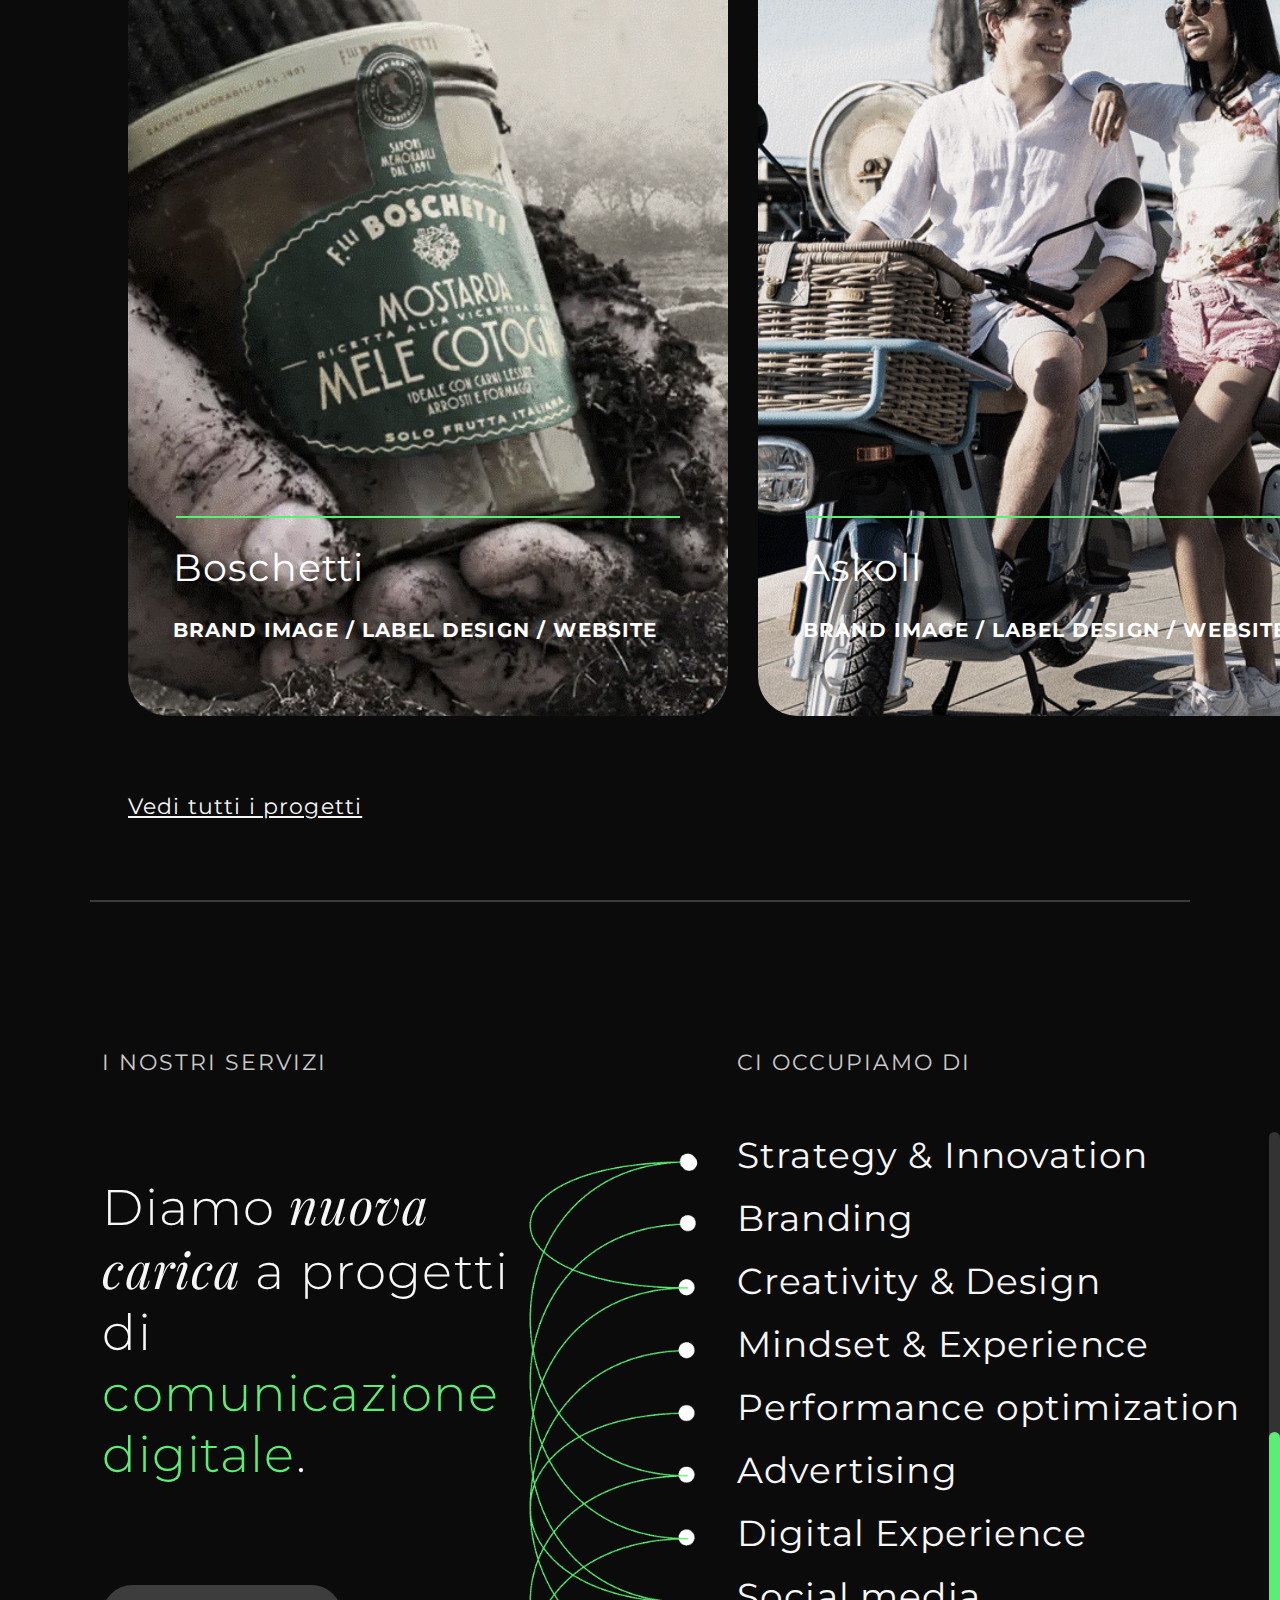
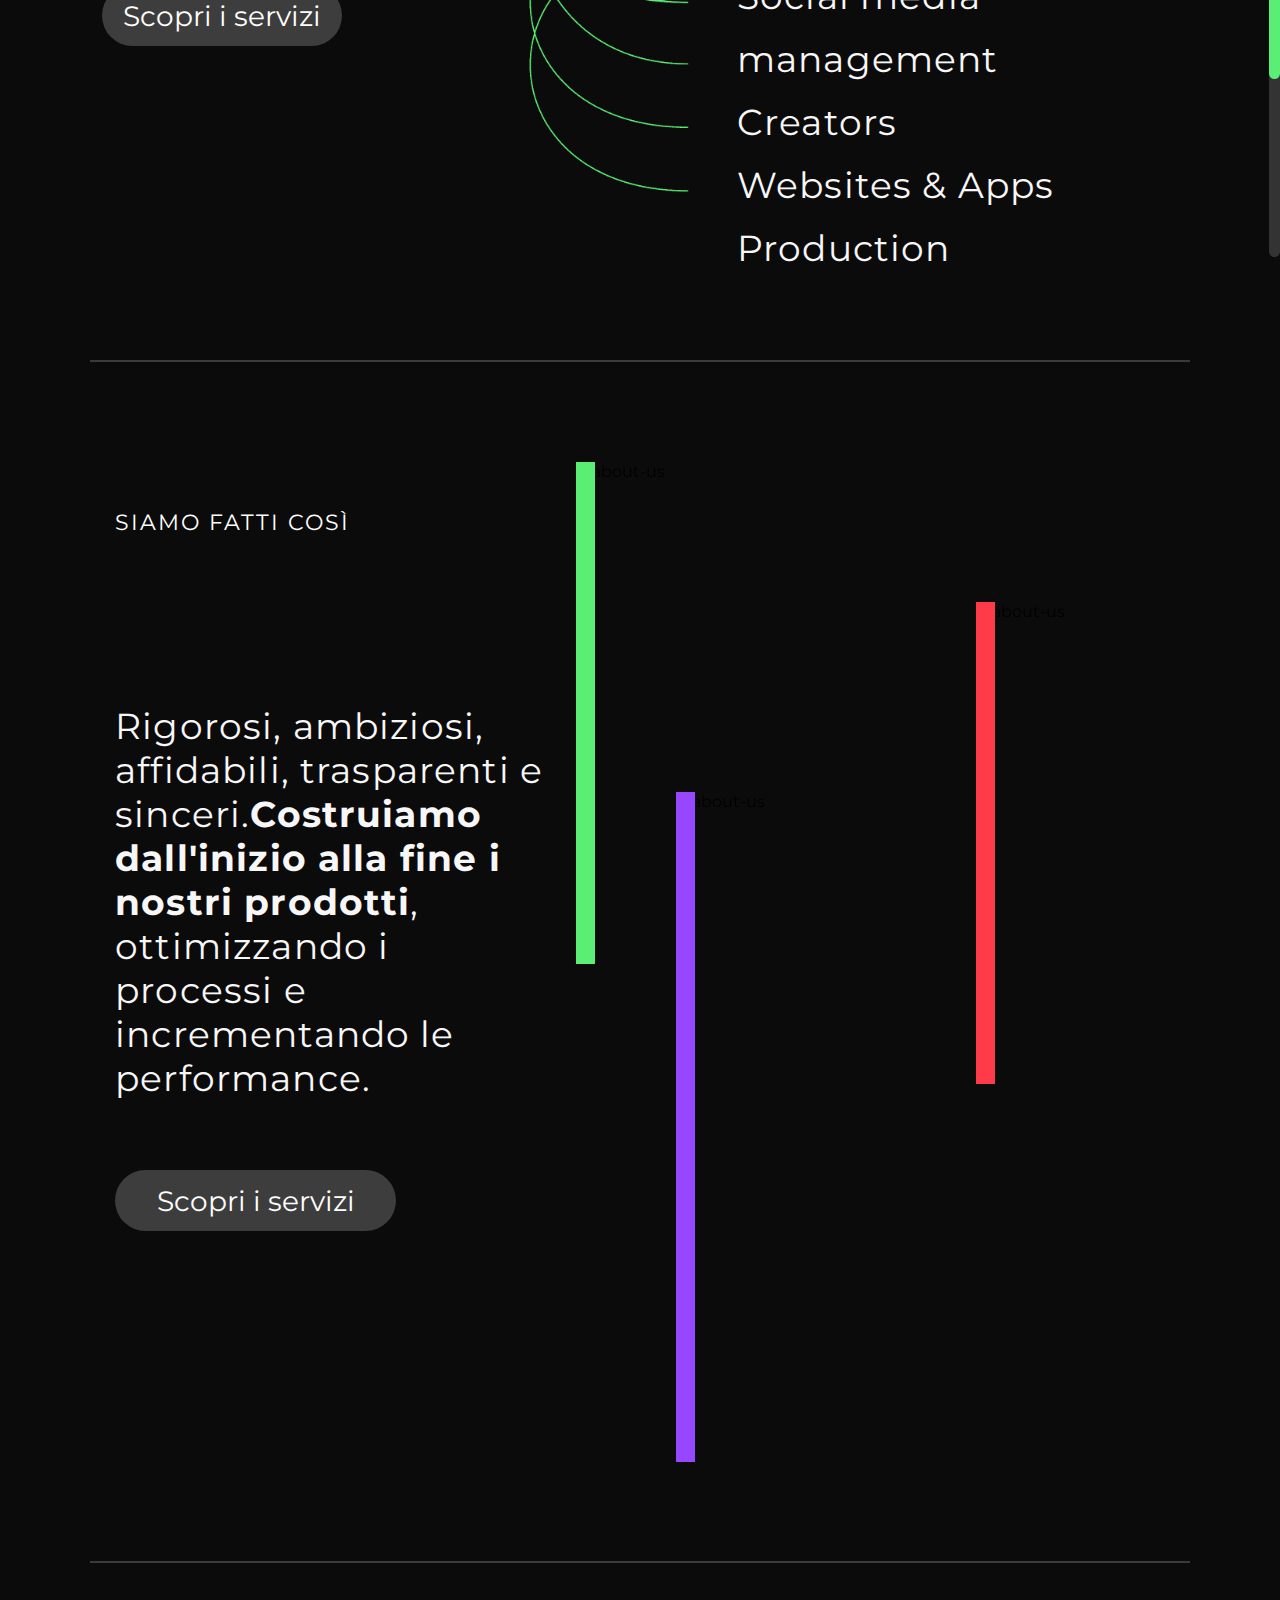
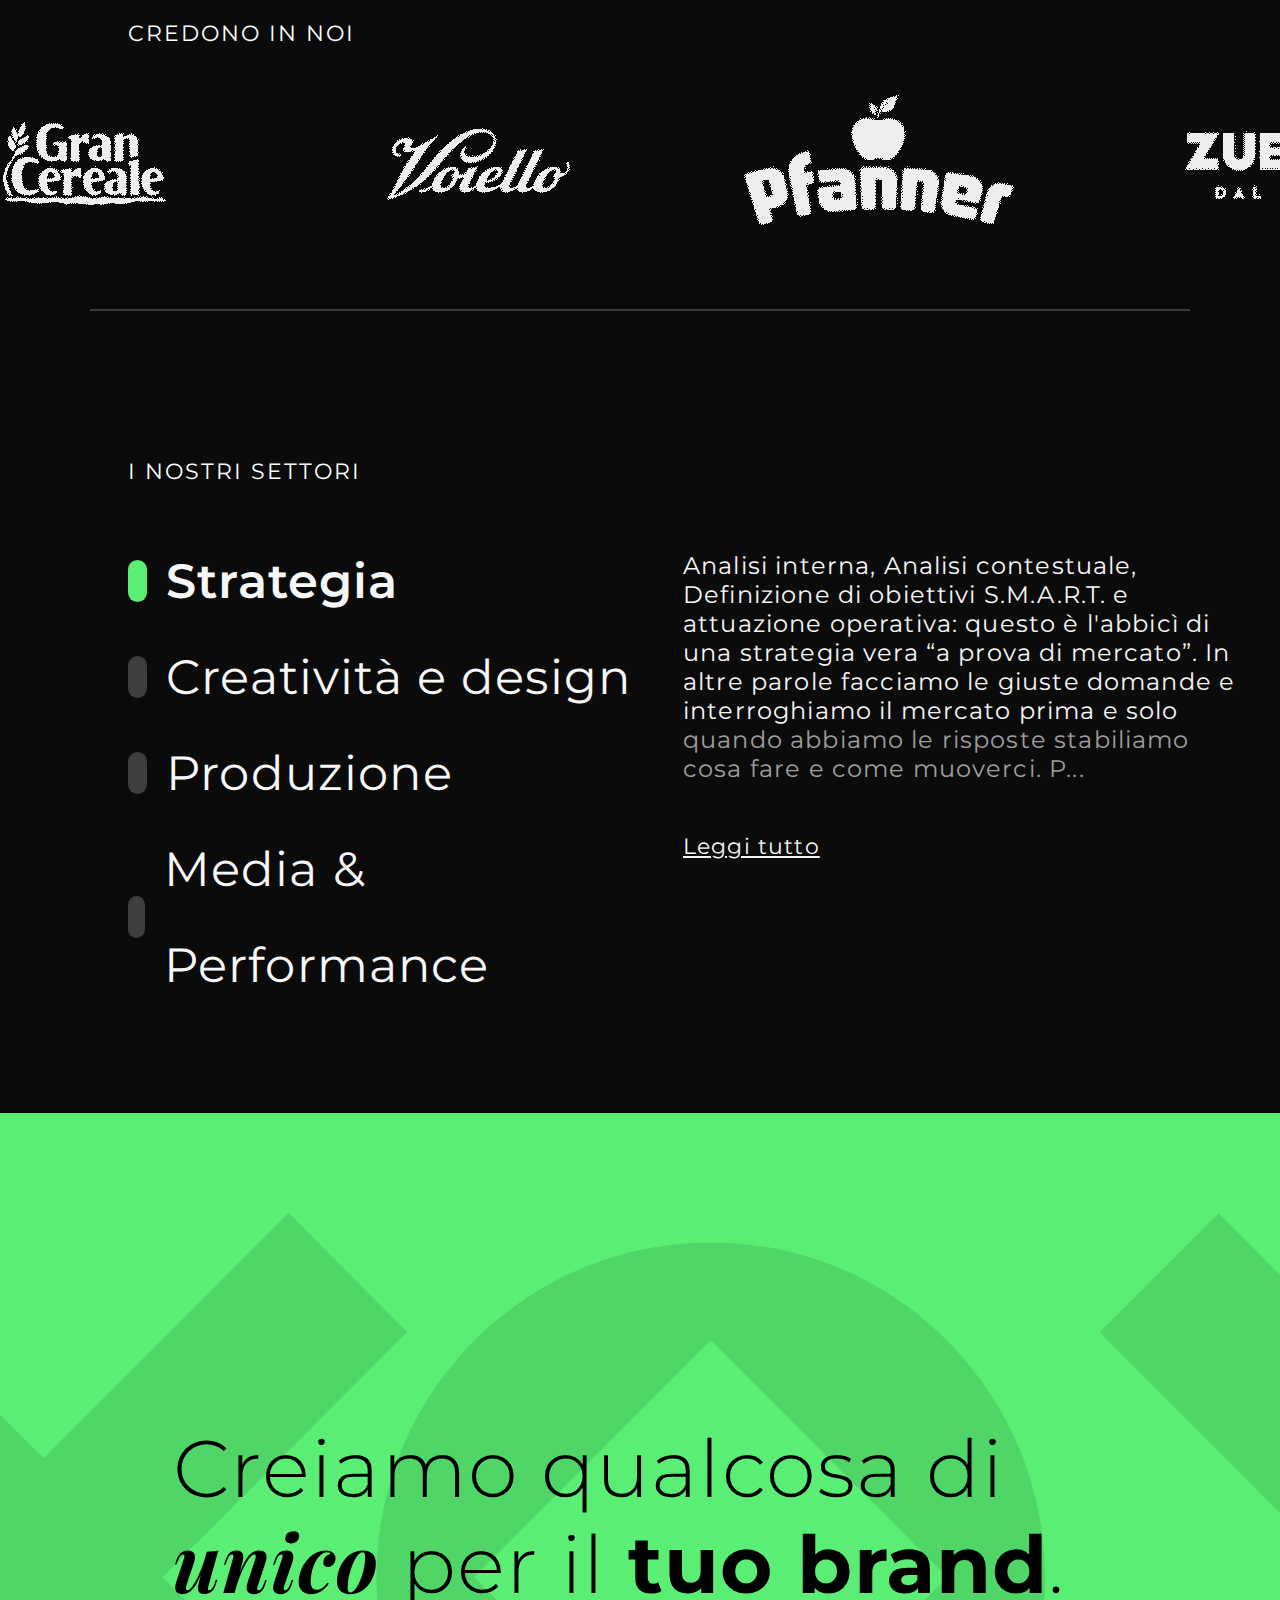
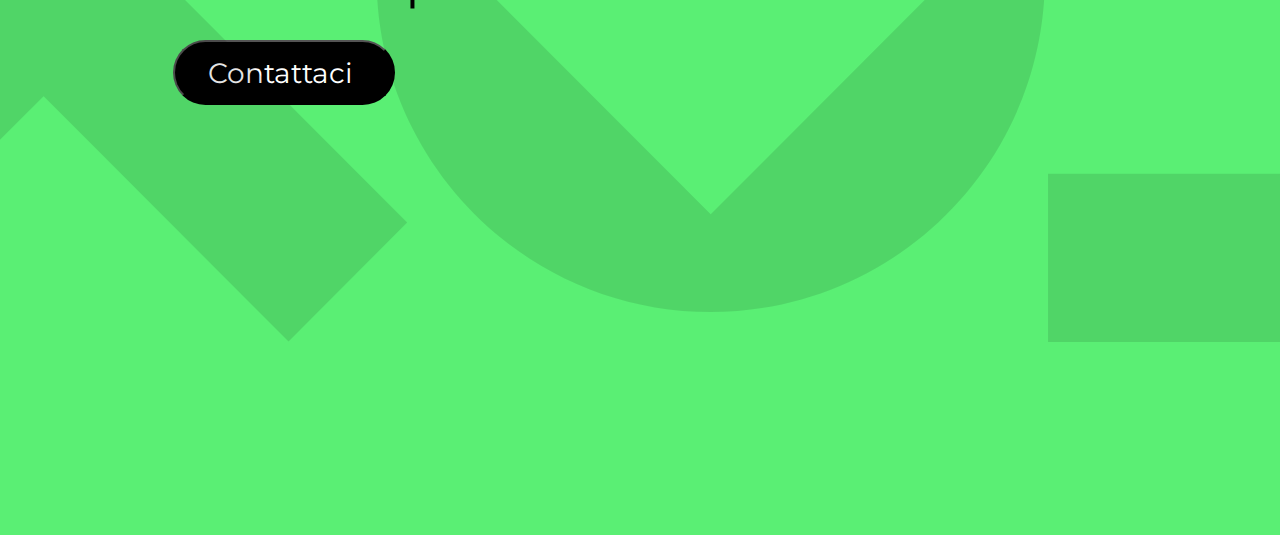
==== commit 02b89493: "believes-in-us & our-sectors" ====
--- a/index.html
+++ b/index.html
@@ -18,16 +18,6 @@
     <link href="https://fonts.googleapis.com/css2?family=Playfair+Display:ital,wght@0,400..900;1,400..900&display=swap" rel="stylesheet">
 </head>
 <body>
-    <!-- <nav class="navbar">
-        <div class="logo">
-            <img src="assets/img/logo.svg" alt="EWAKE">
-        </div>
-
-        <div class="menu">
-            
-        </div>
-    </nav> -->
-
     <div class="navbar-container">
         
         <input id="toggle" type="checkbox">
@@ -98,7 +88,7 @@
                 Siamo un'<span class="bold-text">agenzia creativa</span> situata nella zona industriale di <span class="italic-playfair">Verona</span>.
             </p>
             <div class="creative-agency-buttons">
-                <button class="contact-us">Contattaci</button>
+                <button class="contact-us-button">Contattaci</button>
                 <button class="call">
                     <img src="assets/img/call.svg" alt="Phone">
                 </button>
@@ -166,7 +156,7 @@
         </div>
 
         <div class="we-do-container">
-            <img class="animation" src="assets/img/curve.gif" alt="">
+            <img class="animation" src="assets/video/curve.gif" alt="curve">
             <div class="we-do">
                 <p class="we-do-text">CI OCCUPIAMO DI</p>
                 <ul class="we-do-list">
@@ -206,18 +196,79 @@
         <div class="about-us-images">
             <div class="about-us-img-1">
                 <div class="side-color-green"></div>
-                <img src="assets/img/about-us-1.svg" alt="">
+                <img src="assets/img/about-us-1.svg" alt="about-us">
             </div>
             <div class="about-us-img-2">
                 <div class="side-color-purple"></div>
-                <img src="assets/img/about-us-2.svg" alt="">
+                <img src="assets/img/about-us-2.svg" alt="about-us">
             </div>
             <div class="about-us-img-3">
                 <div class="side-color-red"></div>
-                <img src="assets/img/about-us-3.svg" alt="">
-            </div>
+                <img src="assets/img/about-us-3.svg" alt="about-us">
+            </div>
+        </div>
+    </div>
+
+    <div class="line-container2">
+        <div class="line"></div>
+    </div>
+
+    <div class="believes-in-us-container">
+        <p class="believes-in-us-title">CREDONO IN NOI</p>
+        <div class="believes-in-us">
+            <img src="assets/video/logos.gif" alt="logos">
         </div>
     </div>
     
+    <div class="line-container3">
+        <div class="line"></div>
+    </div>
+
+    <div class="our-sectors-container">
+        <div class="our-sectors">
+            <p class="our-sectors-title">I NOSTRI SETTORI</p>
+            <div class="sectors-list">
+                <div class="sector">
+                    <div class="sector-rectangle green"></div>
+                    <p class="sector-text bold">Strategia</p>
+                </div>
+                <div class="sector">
+                    <div class="sector-rectangle"></div>
+                    <p class="sector-text">Creatività e design</p>
+                </div>
+                <div class="sector">
+                    <div class="sector-rectangle"></div>
+                    <p class="sector-text">Produzione</p>
+                </div>
+                <div class="sector">
+                    <div class="sector-rectangle"></div>
+                    <p class="sector-text">Media & Performance</p>
+                </div>
+            </div>
+        </div>
+
+        <div class="our-sectors-details">
+            <p class="our-sectors-text">Analisi interna, Analisi contestuale, Definizione di obiettivi S.M.A.R.T. e attuazione operativa: questo è l'abbicì di una strategia vera “a prova di mercato”.
+                In altre parole facciamo le giuste domande e interroghiamo il mercato prima e solo <span class="faded-text">quando abbiamo le risposte stabiliamo cosa fare e come muoverci. P...</span></p>
+            <p class="read-all">Leggi tutto</p>
+        </div>
+    </div>
+
+    <div class="contact-us-container">
+        <div class="xo-bg">
+            <img src="assets/img/xo-bg.svg" alt="xo-bg">
+        </div>
+        <div class="contact-us">
+            <p class="contact-us-text">
+                Creiamo qualcosa di <span class="italic-playfair bold-text">unico</span> per il <span class="bold-text">tuo brand</span>.
+            </p>
+            <button class="contact-us-button-blk">Contattaci</button>
+        </div>
+    </div>
+
+    <footer class="footer">
+        
+    </footer>
+
 </body>
 </html>--- a/css/style.css
+++ b/css/style.css
@@ -350,7 +350,6 @@
 }
 
 .bold-text {
-    font-weight: bold;
     font-weight: 700;
 }
 
@@ -488,7 +487,7 @@
     display: flex;
 }
 
-.creative-agency-buttons>.contact-us {
+.creative-agency-buttons>.contact-us-button {
     cursor: pointer;
     background: #5AEF74;
     border-radius: 48.5px;
@@ -512,7 +511,7 @@
     margin-left: 5px;
 }
 
-.creative-agency-buttons:hover .contact-us,
+.creative-agency-buttons:hover .contact-us-button,
 .creative-agency-buttons:hover .call {
     background-color: #FFFFFF;
 }
@@ -639,7 +638,7 @@
 }
 
 .our-services-text-container {
-    width: 77%;
+    width: 80%;
 }
 
 .our-services-title {
@@ -807,13 +806,11 @@
 .about-us-img-1 {
     position: absolute;
 }
-
 .about-us-img-2 {
     position: absolute;
     margin-top: 330px;
     margin-left: 100px;
 }
-
 .about-us-img-3 {
     position: absolute;
     margin-top: 140px;
@@ -827,7 +824,6 @@
     width: 19px;
     height: 502px;
 }
-
 .side-color-purple {
     background-color: #9747FF;
     position: absolute;
@@ -835,7 +831,6 @@
     width: 19px;
     height: 670px;
 }
-
 .side-color-red {
     background-color: #FF3B4A;
     position: absolute;
@@ -852,4 +847,170 @@
 }
 .about-us-img-3>img {
     filter: grayscale(90%);
-}+}
+
+/* believes-in-us */
+.believes-in-us-container {
+    width: 100%;
+    margin-top: 10px;
+}
+
+.believes-in-us-title {
+    margin-left: 10%;
+    font-family: 'Montserrat';
+    font-style: normal;
+    font-weight: 400;
+    font-size: 22px;
+    line-height: 122px;
+    letter-spacing: 2px;
+    text-transform: uppercase;
+    color: #FFFFFF;
+}
+
+/* our-sectors-container */
+.our-sectors-container {
+    width: 100%;
+    margin-top: 100px;
+    display: flex;
+}
+
+.our-sectors {
+    width: 50%;
+}
+
+.our-sectors-title {
+    margin-left: 20%;
+    font-family: 'Montserrat';
+    font-style: normal;
+    font-weight: 400;
+    font-size: 22px;
+    line-height: 122px;
+    letter-spacing: 2px;
+    text-transform: uppercase;
+    color: #FFFFFF;
+}
+
+.sector {
+    display: flex;
+    align-items: center;
+}
+
+.sector-rectangle {
+    margin-left: 20%;
+    width: 19px;
+    height: 42px;
+    background: #3E3E3E;
+    border-radius: 9.5px;
+}
+
+.green {
+    background: #5AEF74;
+}
+
+.sector-text {
+    margin-left: 3%;
+    font-family: 'Montserrat';
+    font-style: normal;
+    font-weight: 400;
+    font-size: 48px;
+    line-height: 96px;
+    letter-spacing: 1.152px;
+    color: #F7F7F7;
+}
+
+.bold {
+    font-weight: 600;
+}
+
+.our-sectors-details {
+    width: 50%;
+    display: flex;
+    flex-direction: column;
+    align-content: center;
+    flex-wrap: wrap
+}
+
+.our-sectors-text {
+    margin-top: 140px;
+    width: 554px;
+    font-family: 'Montserrat';
+    font-style: normal;
+    font-weight: 400;
+    font-size: 24px;
+    line-height: 29px;
+    letter-spacing: 1.152px;
+    color: #F7F7F7;
+}
+
+.faded-text {
+    color: #a09e9e;
+}
+
+.read-all {
+    margin-top: 50px;
+    font-family: 'Montserrat';
+    font-style: normal;
+    font-weight: 400;
+    font-size: 22px;
+    line-height: 27px;
+    letter-spacing: 1.152px;
+    text-decoration-line: underline;
+    color: #F7F7F7;
+}
+
+/* contact-us */
+.contact-us-container {
+    width: 100%;
+    margin-top: 100px;
+    width: 1728px;
+    background: #5AEF74;
+}
+
+.contact-us {
+    width: 100%;
+    padding-bottom: 430px;
+}
+
+.xo-bg {
+    margin-top: 100px;
+    position: absolute;
+    opacity: 0.1;
+    display: flex;
+    justify-content: center;
+}
+
+.xo-bg>img {
+    width: 150%;
+}
+
+.contact-us-text {
+    padding-top: 310px;
+    margin-left: 10%;
+    width: 56%;
+    font-family: 'Montserrat';
+    font-style: normal;
+    font-weight: 300;
+    font-size: 80px;
+    line-height: 91px;
+    letter-spacing: 1.152px;
+    color: #000000;
+}
+
+.contact-us-button-blk {
+    margin-left: 10%;
+    margin-top: 30px;
+    width: 222px;
+    height: 65px;
+    left: 180px;
+    top: 8398px;
+    background: #000000;
+    border-radius: 58px;
+
+    font-family: 'Montserrat';
+    font-style: normal;
+    font-weight: 400;
+    font-size: 28px;
+    line-height: 34px;
+    text-align: center;
+    color: #FFFFFF;
+    }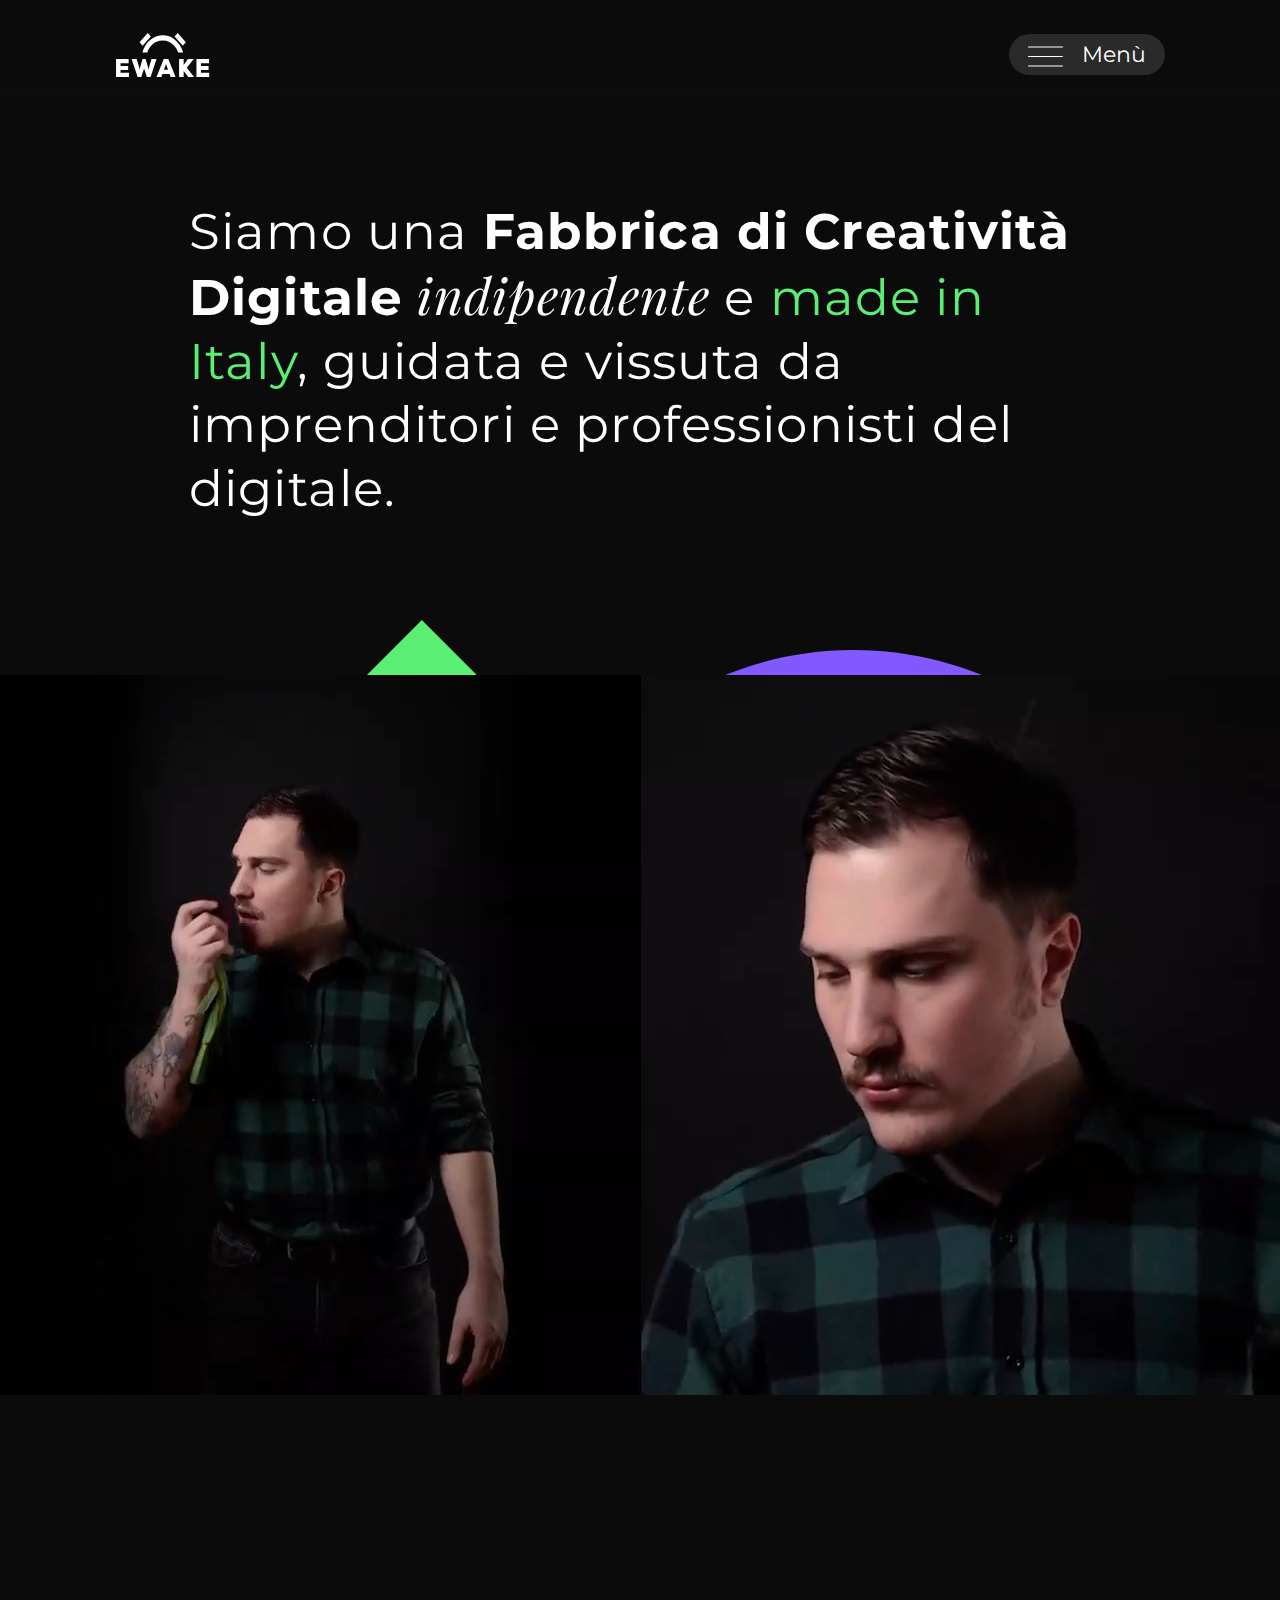
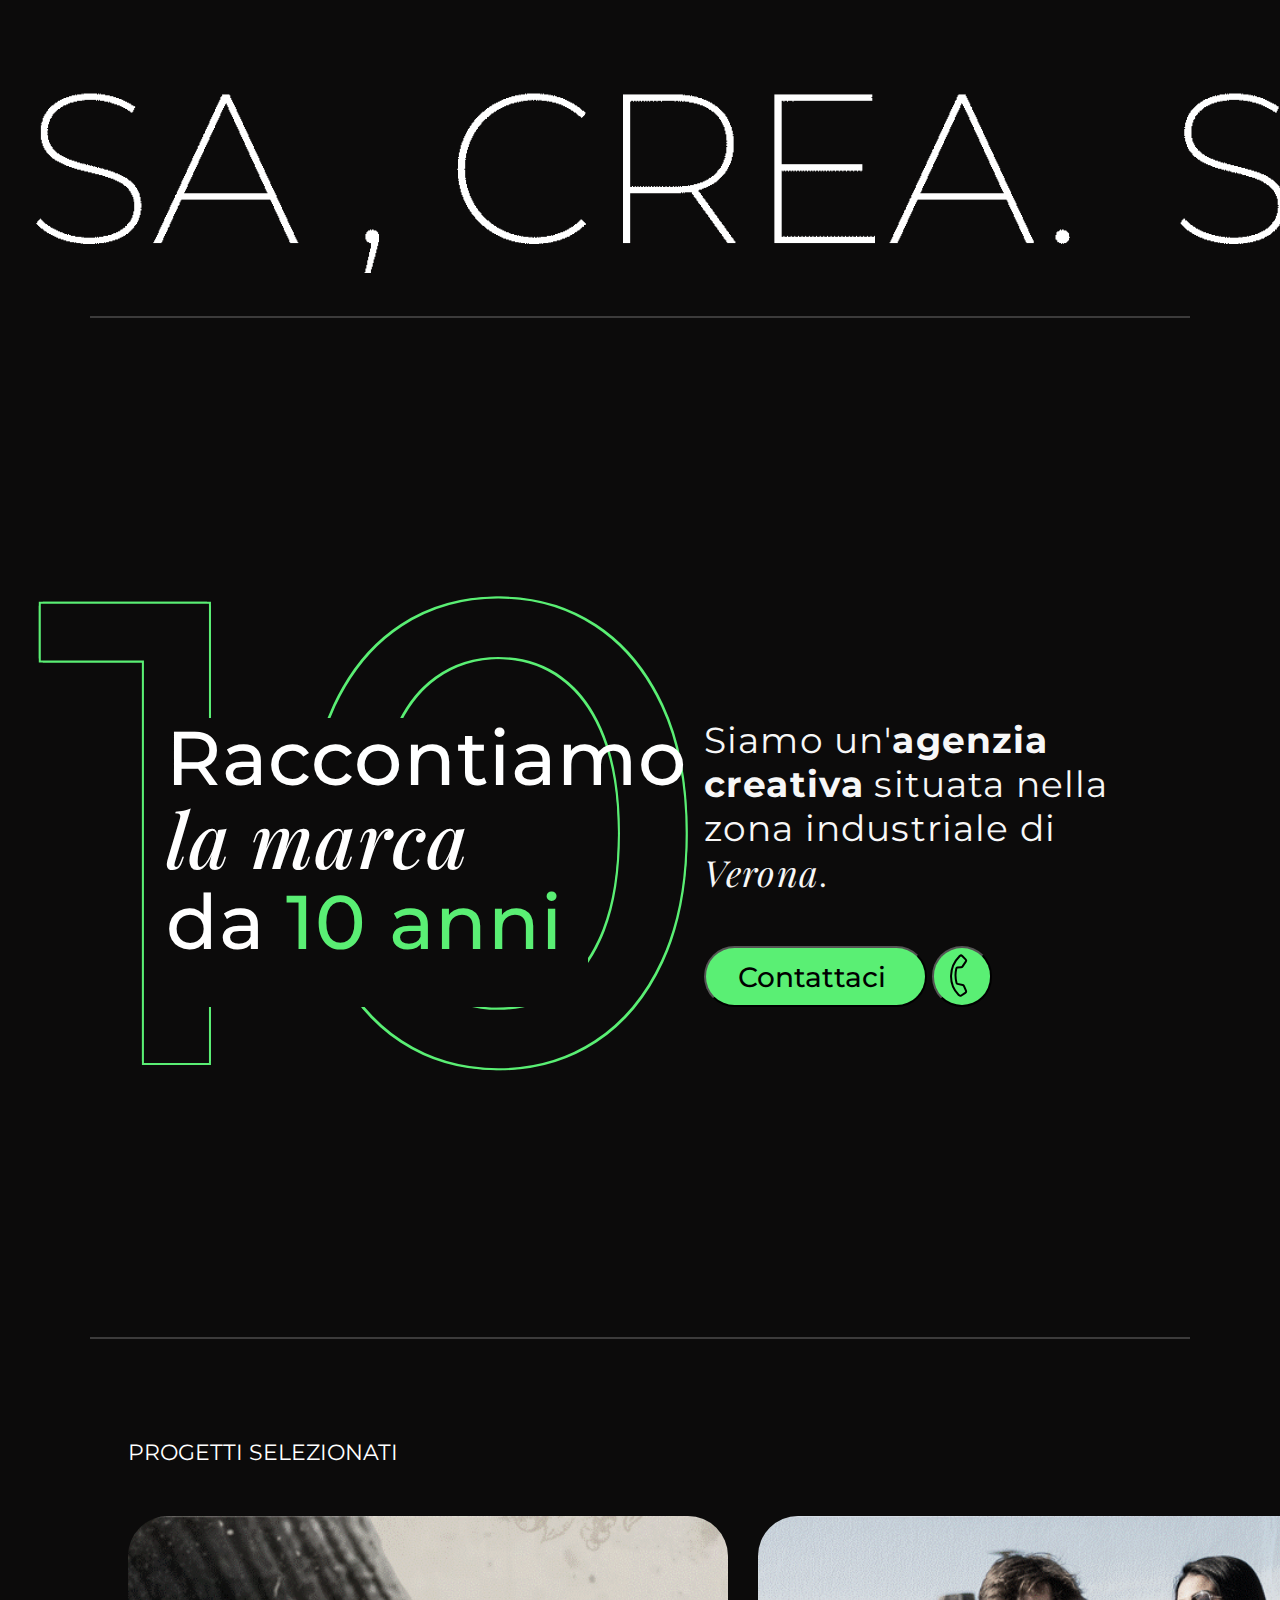
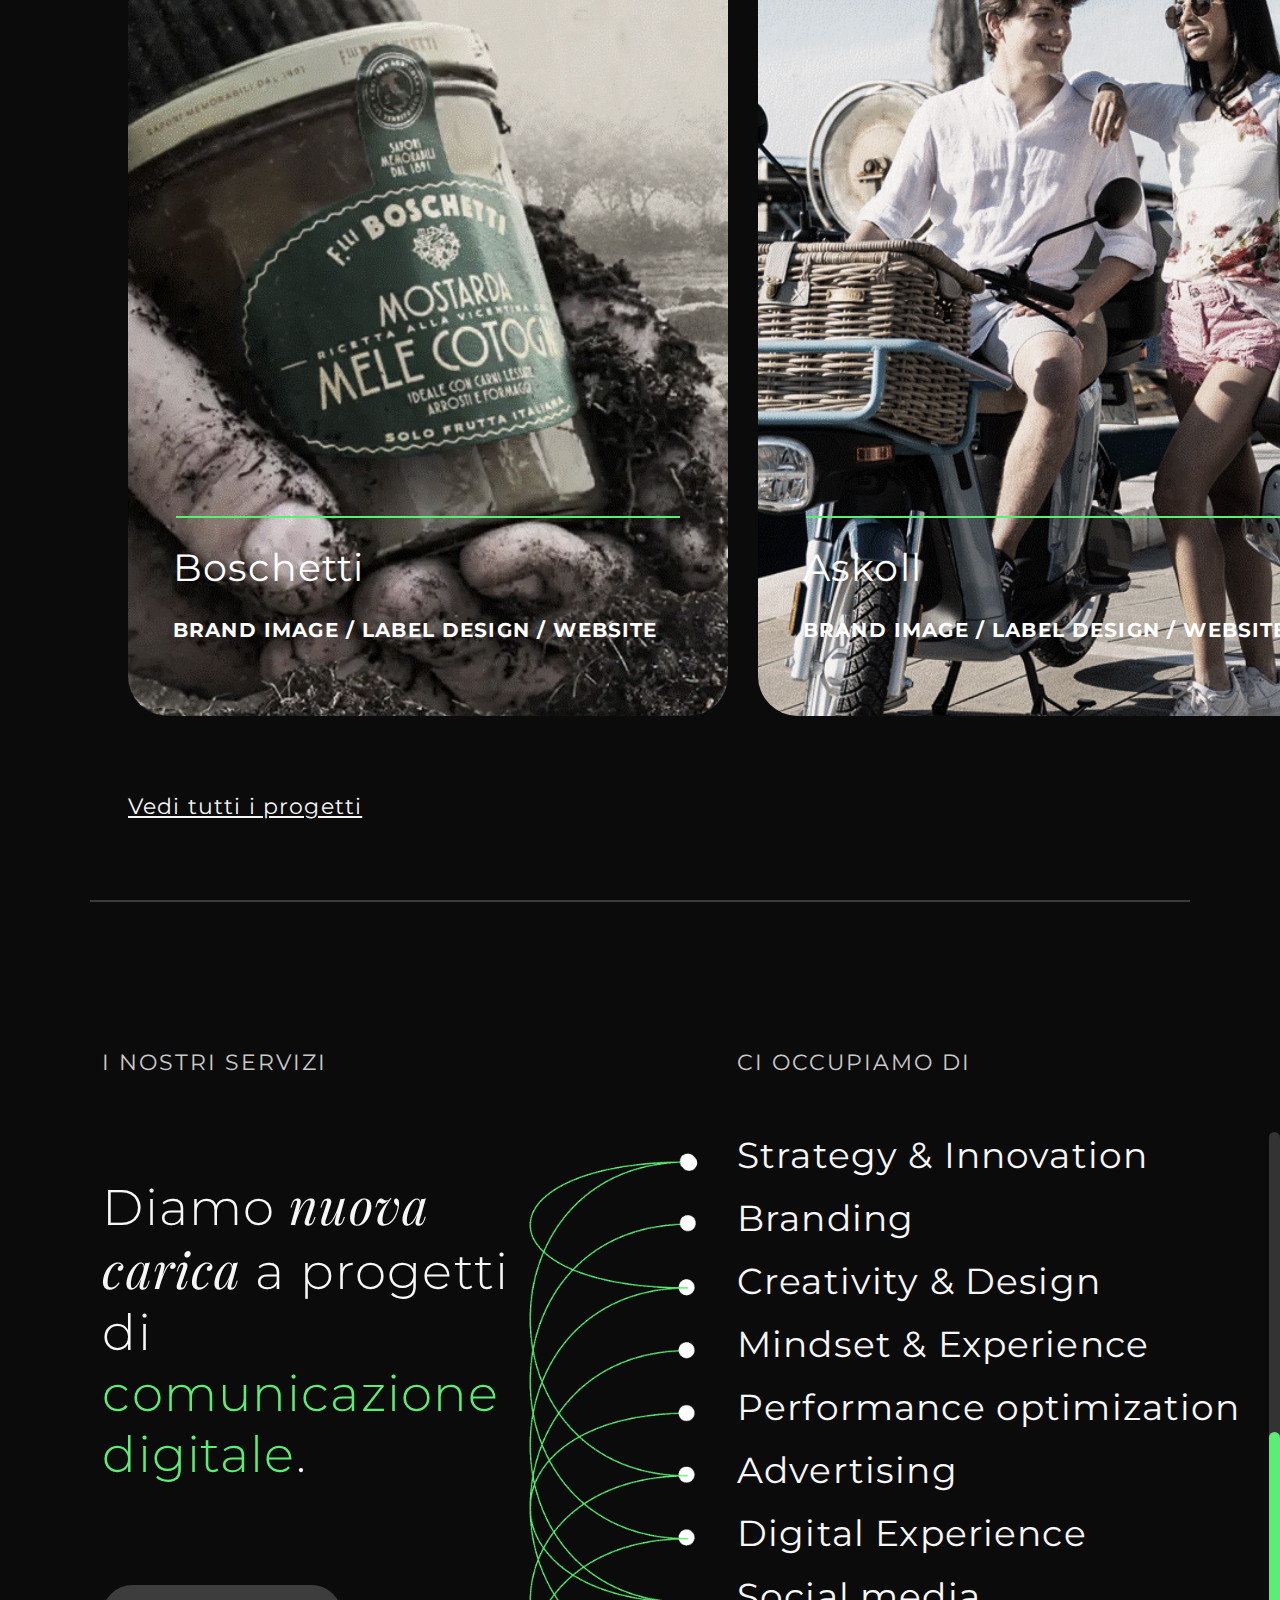
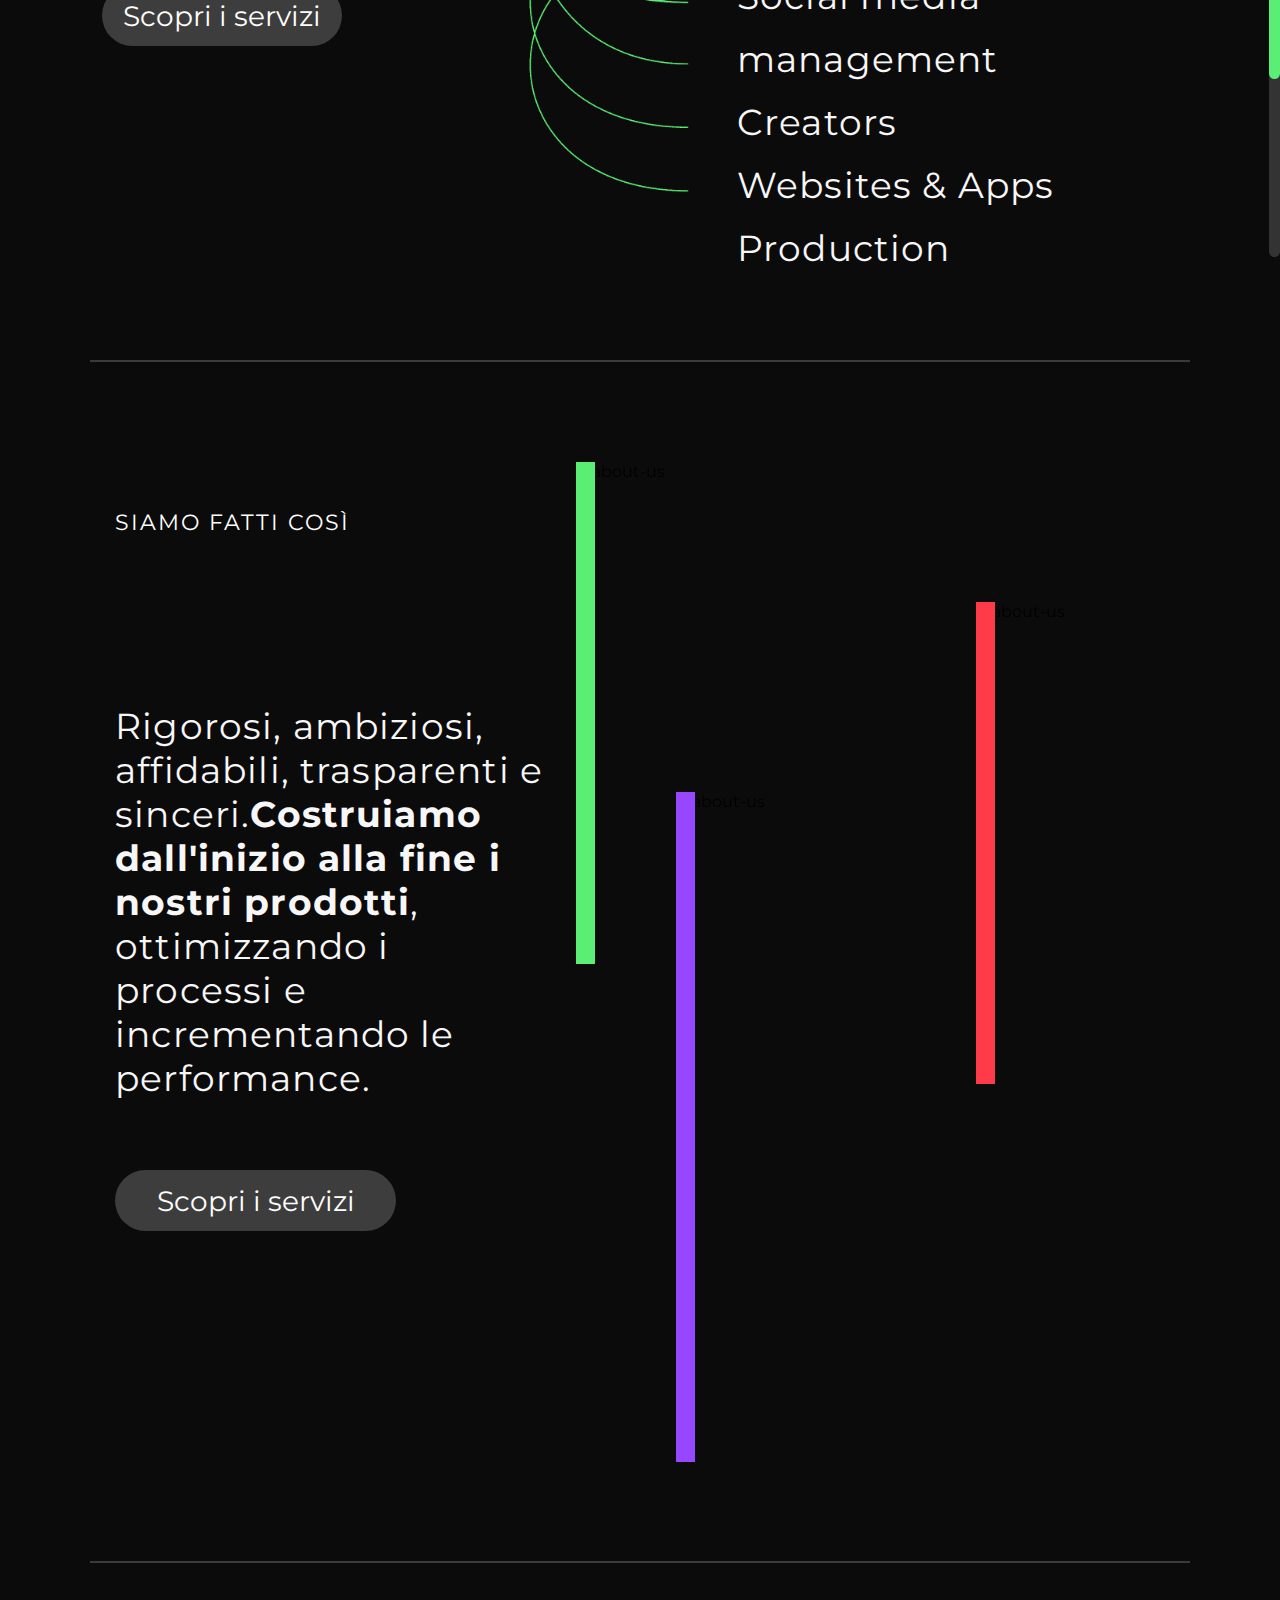
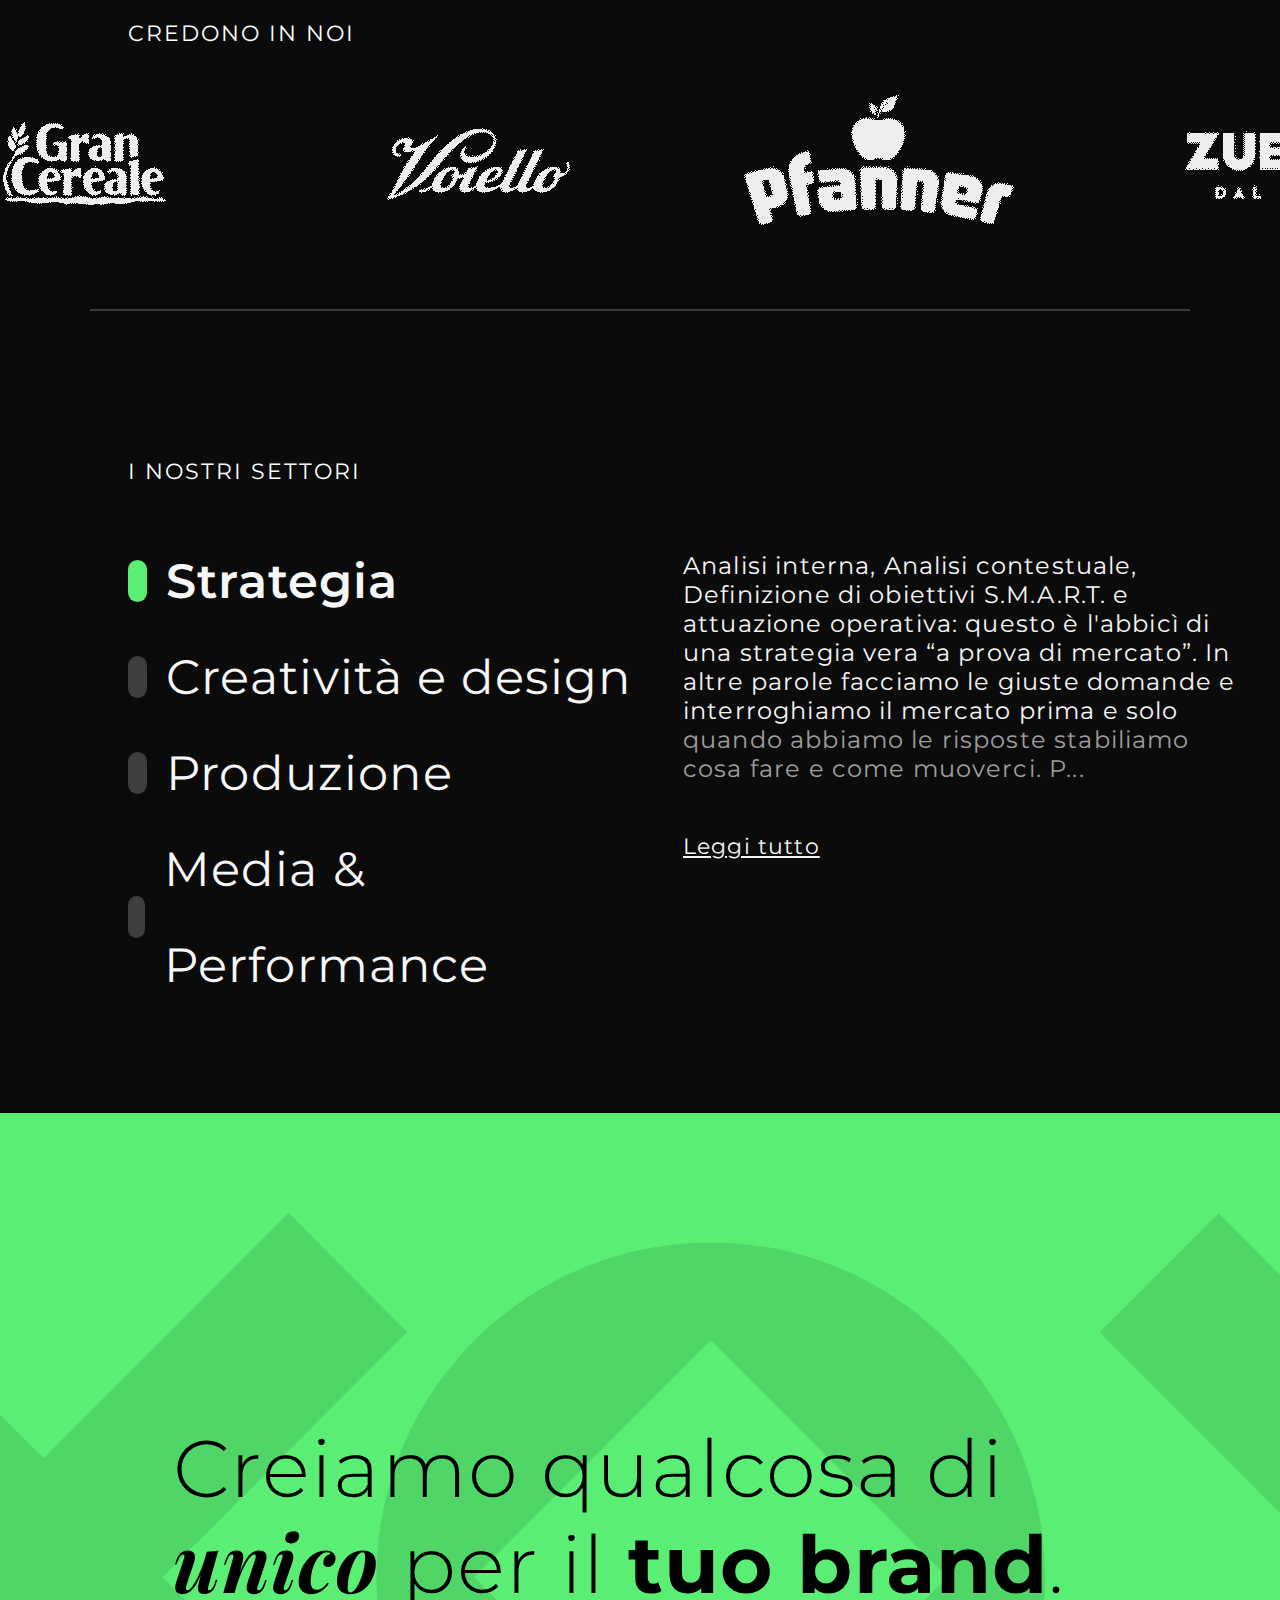
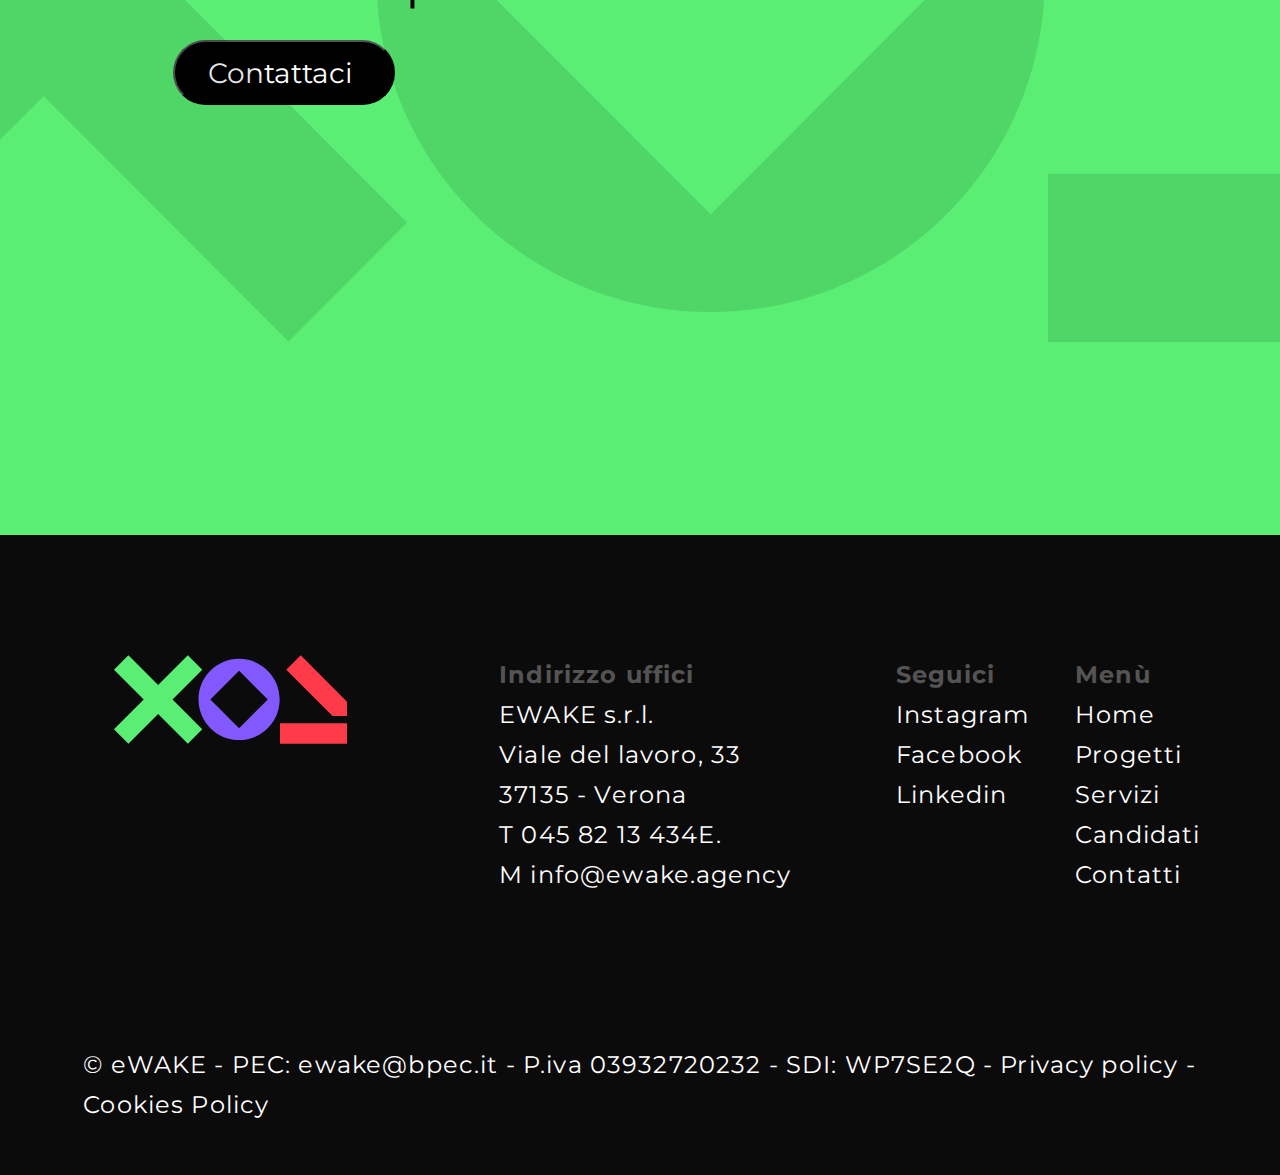
==== commit 3b3f9691: "footer & menu" ====
--- a/index.html
+++ b/index.html
@@ -36,12 +36,33 @@
         
       
         <div class="menu-items">
-            <ul style="text-align: center; margin-left: 210px; overflow: hidden;">
-              <li style="border-bottom: 1px solid lightgray;"><a href="#">Home</a></li>
-              <li style="border-bottom: 1px solid lightgray;"><a href="#">home2</a></li>
-              <li style="border-bottom: 1px solid lightgray;"><a href="#">About</a></li>
-              <li style="border-bottom: 1px solid lightgray;"><a href="#">About2</a></li>
-            </ul>
+            <div class="menu-list">
+                <ul>
+                  <li style=><a href="https://www.ewake.agency/progetti.php">Progetti</a></li>
+                  <li style=><a href="chi-siamo.html">Servizi</a></li>
+                  <li style=><a href="#">Chi siamo</a></li>
+                  <li style=><a href="#">Entra nel team</a></li>
+                  <li style=><a href="#">Contatti</a></li>
+                </ul>
+            </div>
+            <div class="info">
+                <div class="address">
+                    <p class="info-address-title">Vediamoci</p>
+                    <p class="info-address-text">
+                        Viale del lavoro, 33 <br>
+                        37135 - Verona
+                    </p>
+                </div>
+                <div class="contacts">
+                    <p class="info-contacts-title">Contattaci</p>
+                    <p class="info-contacts-text">
+                        045 82 13 434 <br>
+                        info@ewake.agency
+                    </p>
+                </div>
+                <button class="start-project-button">Inizia un progetto</button>
+                <!-- <img src="assets/img/xo-img.svg" alt="xo-img"> -->
+            </div>
         </div>
     </div>
 
@@ -266,8 +287,45 @@
         </div>
     </div>
 
-    <footer class="footer">
-        
+    <footer>
+        <div class="footer-1">
+            <div class="footer-xo">
+                <img src="assets/img/xo-img.svg" alt="xo-img">
+            </div>
+            <div class="footer-address">
+                <p class="footer-title">Indirizzo uffici</p>
+                <p class="footer-text">
+                    EWAKE s.r.l. <br>
+                    Viale del lavoro, 33 <br>
+                    37135 - Verona <br>
+                </p>
+                <p class="footer-text">
+                    T  045 82 13 434E. <br>
+                    M info@ewake.agency <br>
+                </p>
+            </div>
+            <div class="footer-follow-us">
+                <p class="footer-title">Seguici</p>
+                <p class="footer-text">
+                    Instagram <br>
+                    Facebook <br>
+                    Linkedin <br>
+                </p>
+            </div>
+            <div class="footer-menu">
+                <p class="footer-title">Menù</p>
+                <p class="footer-text">
+                    Home <br>
+                    Progetti <br>
+                    Servizi <br>
+                    Candidati <br>
+                    Contatti <br>
+                </p>
+            </div>
+        </div>
+        <div class="footer-2">
+            <p>© eWAKE - PEC: ewake@bpec.it - P.iva 03932720232 - SDI: WP7SE2Q - Privacy policy - Cookies Policy</p>
+        </div>
     </footer>
 
 </body>
--- a/css/style.css
+++ b/css/style.css
@@ -1,63 +1,3 @@
-body {
-    margin: 0;
-    background-color: #0C0B0B;
-    font-family: 'Montserrat';
-    overflow-x: hidden;
-}
-
-.navbar {
-    background-color: transparent;
-    backdrop-filter: blur(10px);
-}
-
-button {
-    cursor: pointer;
-}
-
-/*  */
-
-.body {
-    background-color: white;
-    font-family: sans-serif;
-}
-
-
-.setsumei {
-    margin-left: 20px;
-    margin-right: 20px;
-}
-
-.footer {
-    width: 100%;
-    height: 40px;
-    text-align: center;
-    border-top: 1px solid black;
-    position: absolute;
-    bottom: 0;
-    padding: 10px;
-}
-
-.page-wrap {
-    min-height: 100%;
-    margin-bottom: -40px;
-}
-
-.page-wrap:after {
-    content: "";
-    display: block;
-}
-
-.site-footer,
-.page-wrap:after {
-    height: 20px;
-}
-
-.site-footer {
-    text-align: center;
-    border-top: 1px solid black;
-    padding: 10px;
-}
-
 *,
 *:before,
 *:after {
@@ -65,6 +5,21 @@
     margin: 0;
     box-sizing: border-box;
 }
+body {
+    margin: 0;
+    background-color: #0C0B0B;
+    font-family: 'Montserrat';
+    overflow-x: hidden;
+}
+
+.navbar {
+    background-color: transparent;
+    backdrop-filter: blur(10px);
+}
+
+button {
+    cursor: pointer;
+}
 
 ol,
 ul {
@@ -75,11 +30,6 @@
     text-decoration: none;
     color: black;
 }
-
-.navbar-container {
-    height: auto;
-}
-
 
 /* menu */
 
@@ -96,29 +46,31 @@
     padding-top: 0;
     transition: transform 0.3s ease-in;
     text-align: center;
-    color: black;
-    background-color: white;
-}
-
-.menu-items nav,
-.menu-items ul {
-    height: 100%;
-}
-
-.menu-items li {
-    display: inline-block;
-    margin-right: -6px;
+
+    display: flex;
 }
 
 .menu-items a {
-    display: block;
-    padding: 15px 45px;
-    margin-bottom: -5px;
+    height: 120px;
+    display: flex;
+    align-items: center;
     transition: background-color .3s ease-in;
+    border-top: 2px solid #ffffff33;
+}
+
+.menu-list {
+    margin-top: 200px;
+    margin-left: 100px;
+    width: 50%;
+    border-bottom: 2px solid #ffffff33;
 }
 
 .menu-items a:hover {
-    background-color: lightgray;
+    background-color: #4A4A4A;
+}
+
+.info {
+    width: 25%;
 }
 
 
@@ -126,31 +78,6 @@
 
 #toggle {
     display: none;
-}
-
-#toggle:checked~.menu-items {
-    transform: translateX(0);
-}
-
-#toggle:checked~.navbar-containerainer {
-    transform: translateX(0);
-}
-
-
-/* content */
-
-.navbar-containerainer {
-    position: relative;
-    top: 0;
-    padding: 35px auto;
-    transition: transform .3s ease-in;
-}
-
-.navbar-containerent {
-    margin: 0 auto;
-    padding: 20px;
-    height: 65vh;
-    text-align: center;
 }
 
 /* menu */
@@ -172,24 +99,22 @@
     width: 100vw;
     height: 100%;
     padding-top: 40px;
-    color: black;
-    background-color: white;
+    background-color: #0C0B0B;
     z-index: 1000;
-}
-
-.menu-items nav {
-    background: white;
-    border-right: 0.5px solid lightgray;
-    margin-left: -210px;
-}
-
-.menu-items li {
-    display: block;
-    margin-right: 0;
 }
 
 .menu-items a {
     padding: 20px;
+
+    font-family: 'Montserrat';
+    font-style: normal;
+    font-weight: 300;
+    font-size: 76px;
+    line-height: 80px;
+    display: flex;
+    align-items: center;
+    letter-spacing: 1.152px;
+    color: #F7F7F7;
 }
 
 /* menu toggle */
@@ -202,7 +127,6 @@
     padding: 0 25px;
     width: 100%;
     height: 109px;
-    /* border-bottom: .05px solid lightgray; */
 
     position: fixed;
     top: 0;
@@ -210,7 +134,7 @@
     justify-content: space-between;
     align-items: center;
     background-color: transparent;
-    backdrop-filter: blur(10px);    
+    backdrop-filter: blur(10px);
 }
 
 .logo-container {
@@ -265,17 +189,6 @@
     transform: translateY(0.6em);
 }
 
-/* #toggle:checked+.navbar .menu-icon {
-    -webkit-transform: rotate(45deg);
-    transform: rotate(45deg);
-}
-
-#toggle:checked+.navbar span:before,
-#toggle:checked+.navbar span:after {
-    -webkit-transform: rotate(90deg);
-    transform: rotate(90deg);
-} */
-
 #toggle:checked~.menu-items {
     -webkit-transform: translateX(100%);
     transform: translateX(100%);
@@ -286,35 +199,17 @@
     transform: translateX(250px);
 }
 
-#toggle:checked + .navbar .menu-icon > span:before,
-#toggle:checked + .navbar .menu-icon > span:after {
-  display: none;
-}
-
-#toggle:not(:checked) + .navbar .menu-text::after {
+#toggle:checked+.navbar .menu-icon>span:before,
+#toggle:checked+.navbar .menu-icon>span:after {
+    display: none;
+}
+
+#toggle:not(:checked)+.navbar .menu-text::after {
     content: "Menù"
-}  
-
-#toggle:checked + .navbar .menu-text::after {
+}
+
+#toggle:checked+.navbar .menu-text::after {
     content: "Chiudi";
-}
-
-input:checked~#h-menu_black {
-    display: block;
-    opacity: .6;
-}
-
-#h-menu_black {
-    display: none;
-    position: fixed;
-    z-index: 999;
-    top: 0;
-    left: 0;
-    width: 100%;
-    height: 100%;
-    background: black;
-    opacity: 0;
-    transition: .7s ease-in-out;
 }
 
 /* content */
@@ -330,7 +225,7 @@
 }
 
 /* chi-siamo */
-.chi-siamo-container{
+.chi-siamo-container {
     width: 100%;
     display: flex;
     justify-content: center;
@@ -355,7 +250,7 @@
 
 .italic-playfair {
     font-style: italic;
-    font-family: 'Playfair Display', sans-serif; 
+    font-family: 'Playfair Display', sans-serif;
 }
 
 .green-text {
@@ -380,11 +275,13 @@
     margin-top: 140px;
 }
 
-.video-mask{
-    border-radius: 20px; 
+.video-mask {
+    border-radius: 20px;
     overflow: hidden;
-    transform: translateZ(0); /* Standard property */
--webkit-transform: translateZ(0); /* Prefisso del venditore per Chrome, Opera 12, Safari 3 */
+    transform: translateZ(0);
+    /* Standard property */
+    -webkit-transform: translateZ(0);
+    /* Prefisso del venditore per Chrome, Opera 12, Safari 3 */
 
 }
 
@@ -443,11 +340,11 @@
     letter-spacing: 1.152px;
 
     color: #0C0B0B;
-    text-shadow: 
-        -2px -2px 0 #5AEF74,  
-         2px -2px 0 #5AEF74,
-        -2px  2px 0 #5AEF74,
-         2px  2px 0 #5AEF74;
+    text-shadow:
+        -2px -2px 0 #5AEF74,
+        2px -2px 0 #5AEF74,
+        -2px 2px 0 #5AEF74,
+        2px 2px 0 #5AEF74;
 }
 
 .brand-text-container {
@@ -473,7 +370,7 @@
 
 .creative-agency-text {
     width: 475px;
- 
+
     font-size: 36px;
     font-weight: 400;
     line-height: 44px;
@@ -491,10 +388,10 @@
     cursor: pointer;
     background: #5AEF74;
     border-radius: 48.5px;
-    
+
     width: 223.81px;
     height: 61px;
-    
+
     font-size: 28px;
     font-family: 'Montserrat', sans-serif;
     font-weight: 500;
@@ -674,7 +571,7 @@
     border-radius: 48.5px;
     margin-top: 100px;
 
-    
+
     font-family: 'Montserrat';
     font-style: normal;
     font-weight: 400;
@@ -806,11 +703,13 @@
 .about-us-img-1 {
     position: absolute;
 }
+
 .about-us-img-2 {
     position: absolute;
     margin-top: 330px;
     margin-left: 100px;
 }
+
 .about-us-img-3 {
     position: absolute;
     margin-top: 140px;
@@ -824,6 +723,7 @@
     width: 19px;
     height: 502px;
 }
+
 .side-color-purple {
     background-color: #9747FF;
     position: absolute;
@@ -831,6 +731,7 @@
     width: 19px;
     height: 670px;
 }
+
 .side-color-red {
     background-color: #FF3B4A;
     position: absolute;
@@ -842,9 +743,11 @@
 .about-us-img-1>img {
     filter: grayscale(90%);
 }
+
 .about-us-img-2>img {
     filter: grayscale(90%);
 }
+
 .about-us-img-3>img {
     filter: grayscale(90%);
 }
@@ -1013,4 +916,67 @@
     line-height: 34px;
     text-align: center;
     color: #FFFFFF;
-    }+}
+/* footer */
+footer {
+    width: 100%;
+    font-family: 'Montserrat';
+    font-style: normal;
+    font-size: 24px;
+    line-height: 40px;
+    letter-spacing: 1.152px;
+}
+
+.footer-1 {
+    width: 100%;
+    margin-top: 120px;
+    display: flex;
+}
+
+.footer-xo {
+    width: 36%;
+    display: flex;
+    justify-content: center;
+}
+
+.footer-xo>img {
+    width: 233px;
+    height: 89px;
+}
+
+.footer-address {
+    width: 34%;
+    padding-left: 3%;
+}
+
+.footer-title {
+    color: #545454;
+    font-weight: 700;
+}
+
+.footer-text {
+    color: #FFFFFF;
+    font-weight: 400;
+}
+
+.footer-follow-us {
+    width: 14%;
+}
+
+.footer-menu {
+    width: 12%;
+}
+
+
+.footer-2 {
+    width: 100%;
+    margin-top: 150px;
+    margin-bottom: 50px;
+    display: flex;
+    justify-content: center;
+}
+
+.footer-2>p {
+    width: 87%;
+    color: #FFFFFF;
+}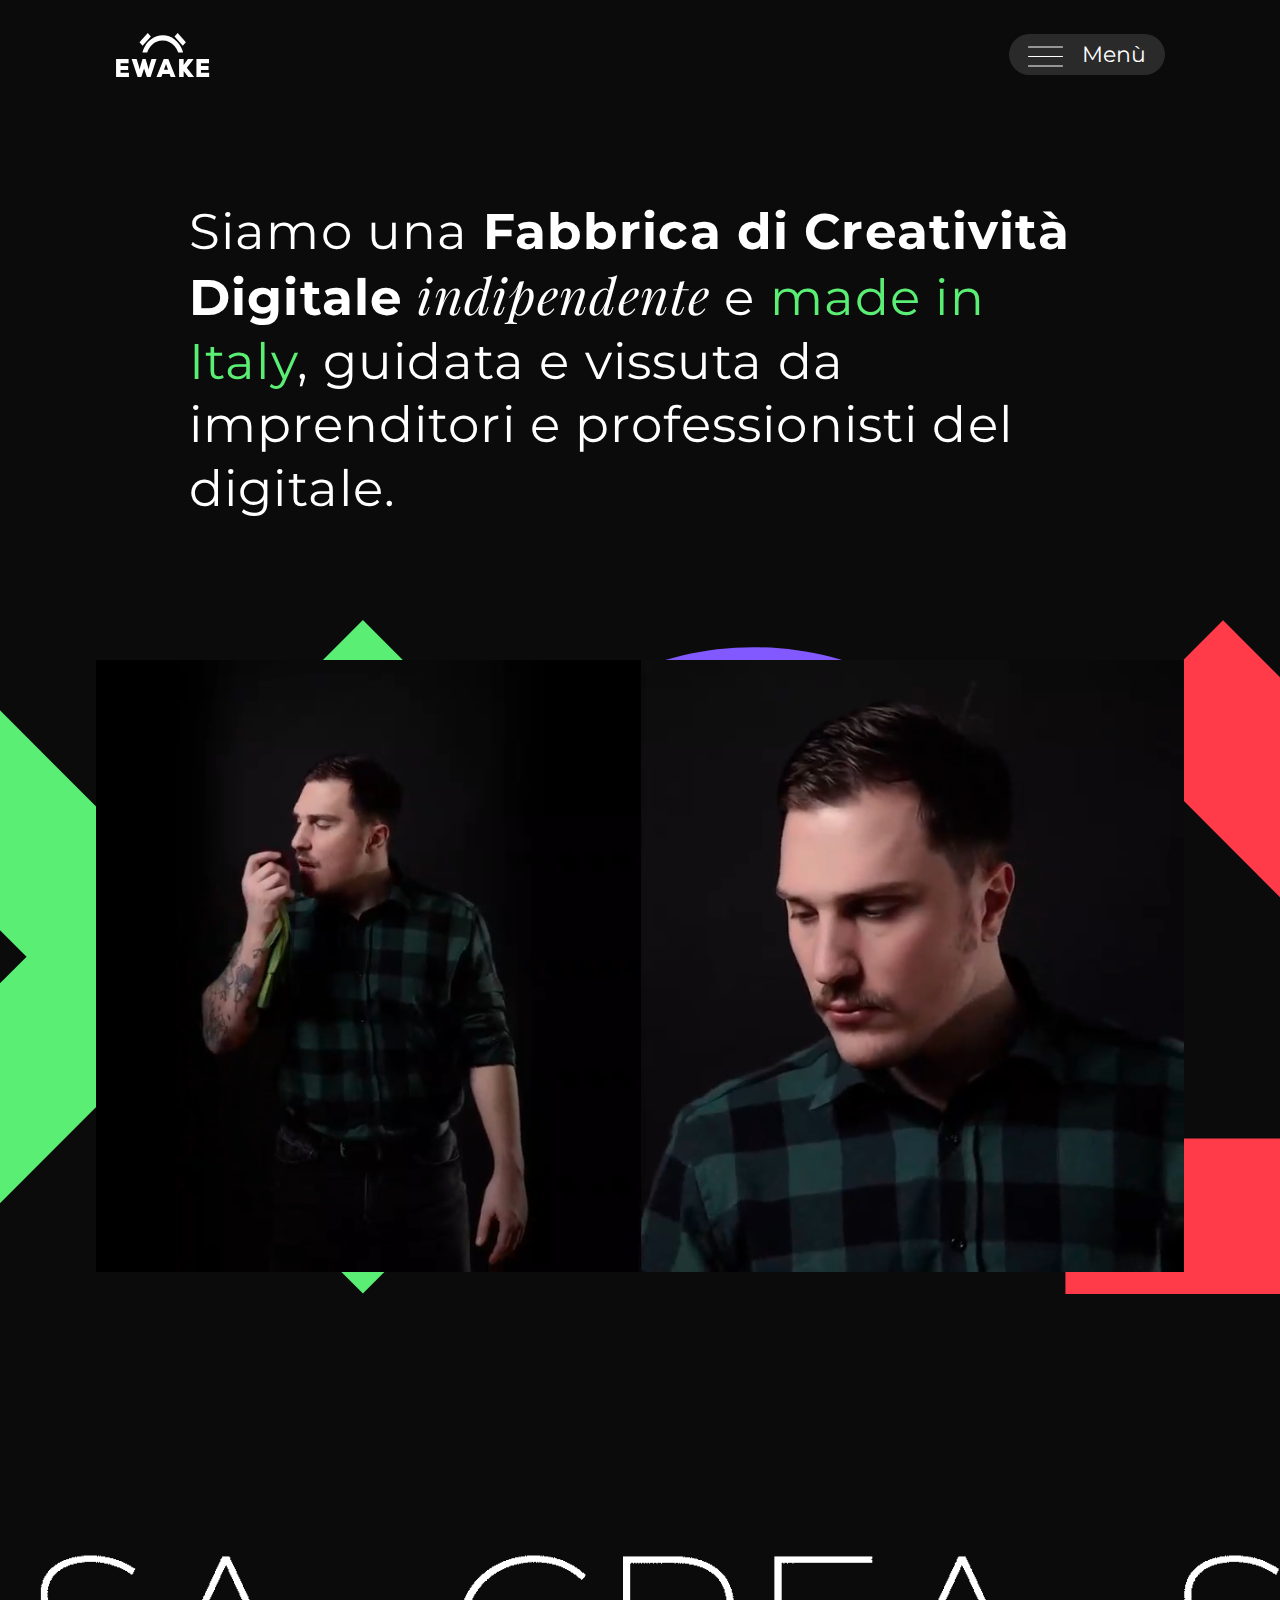
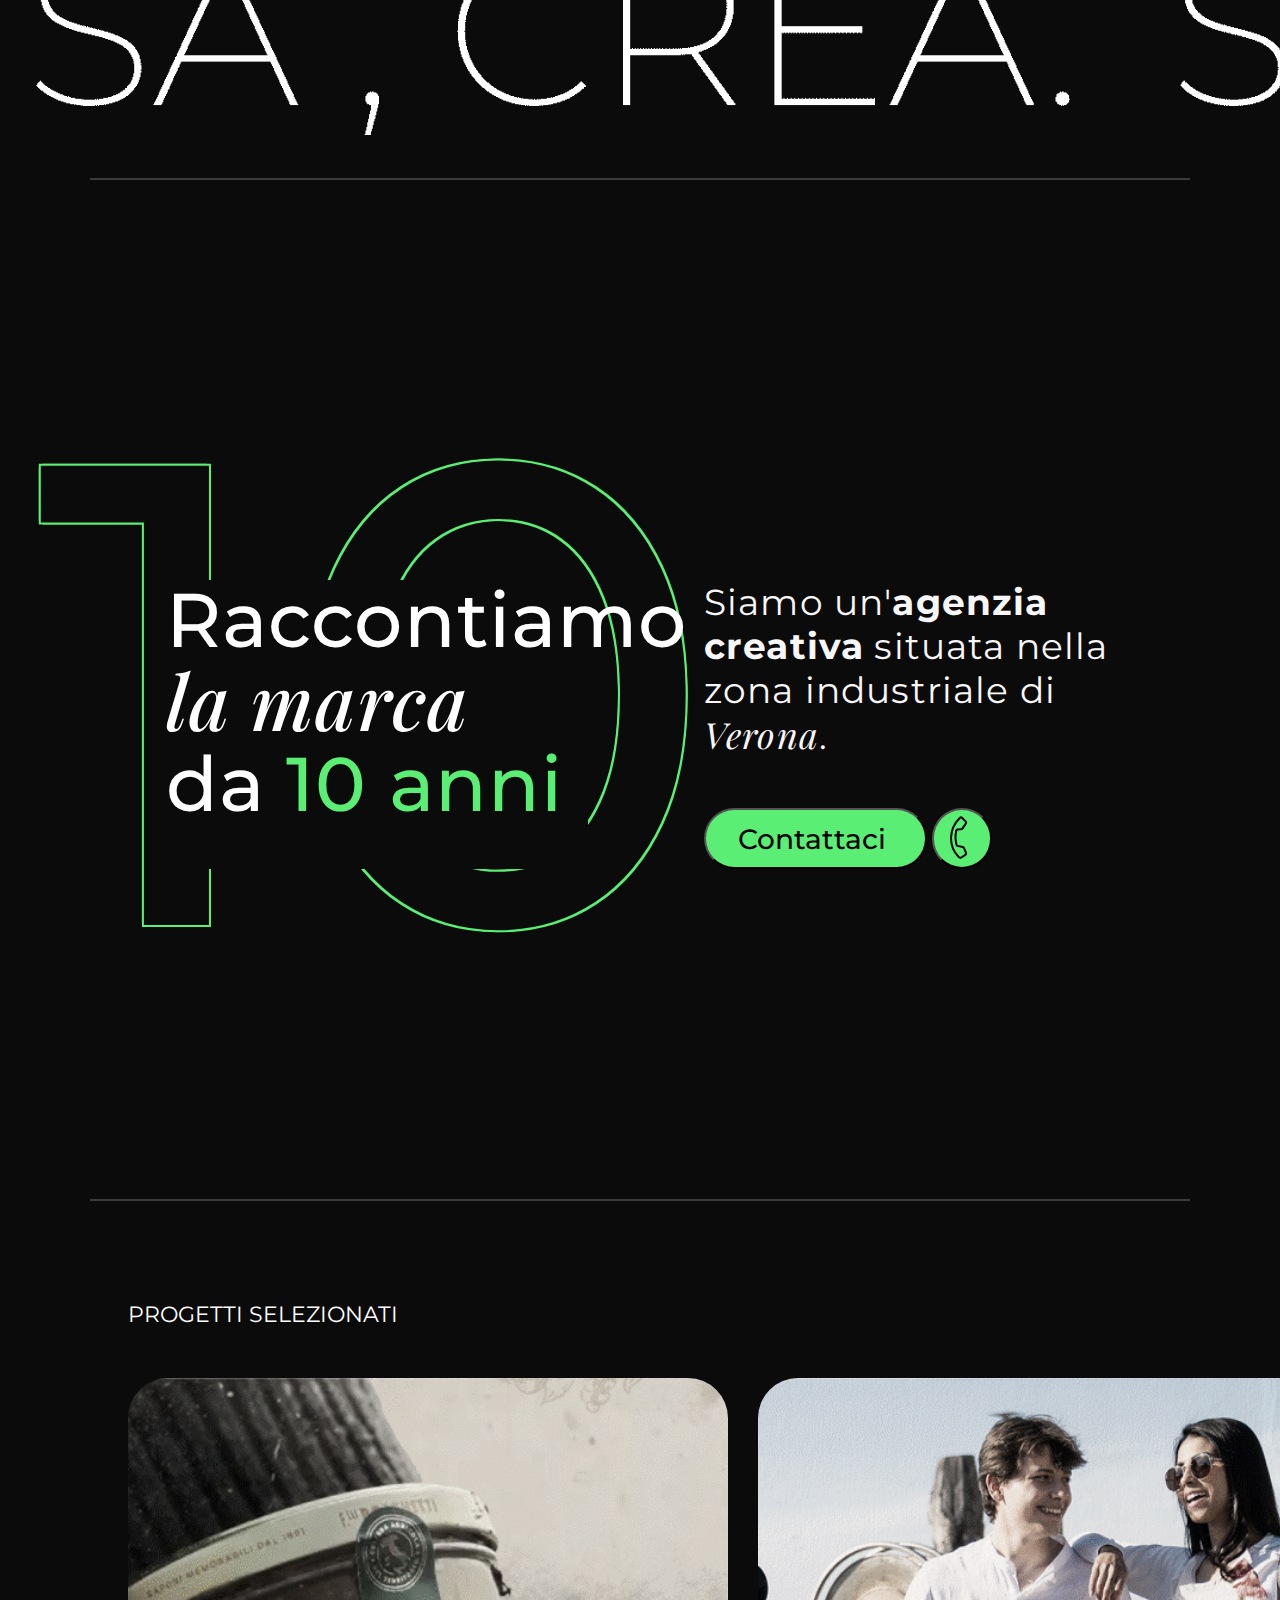
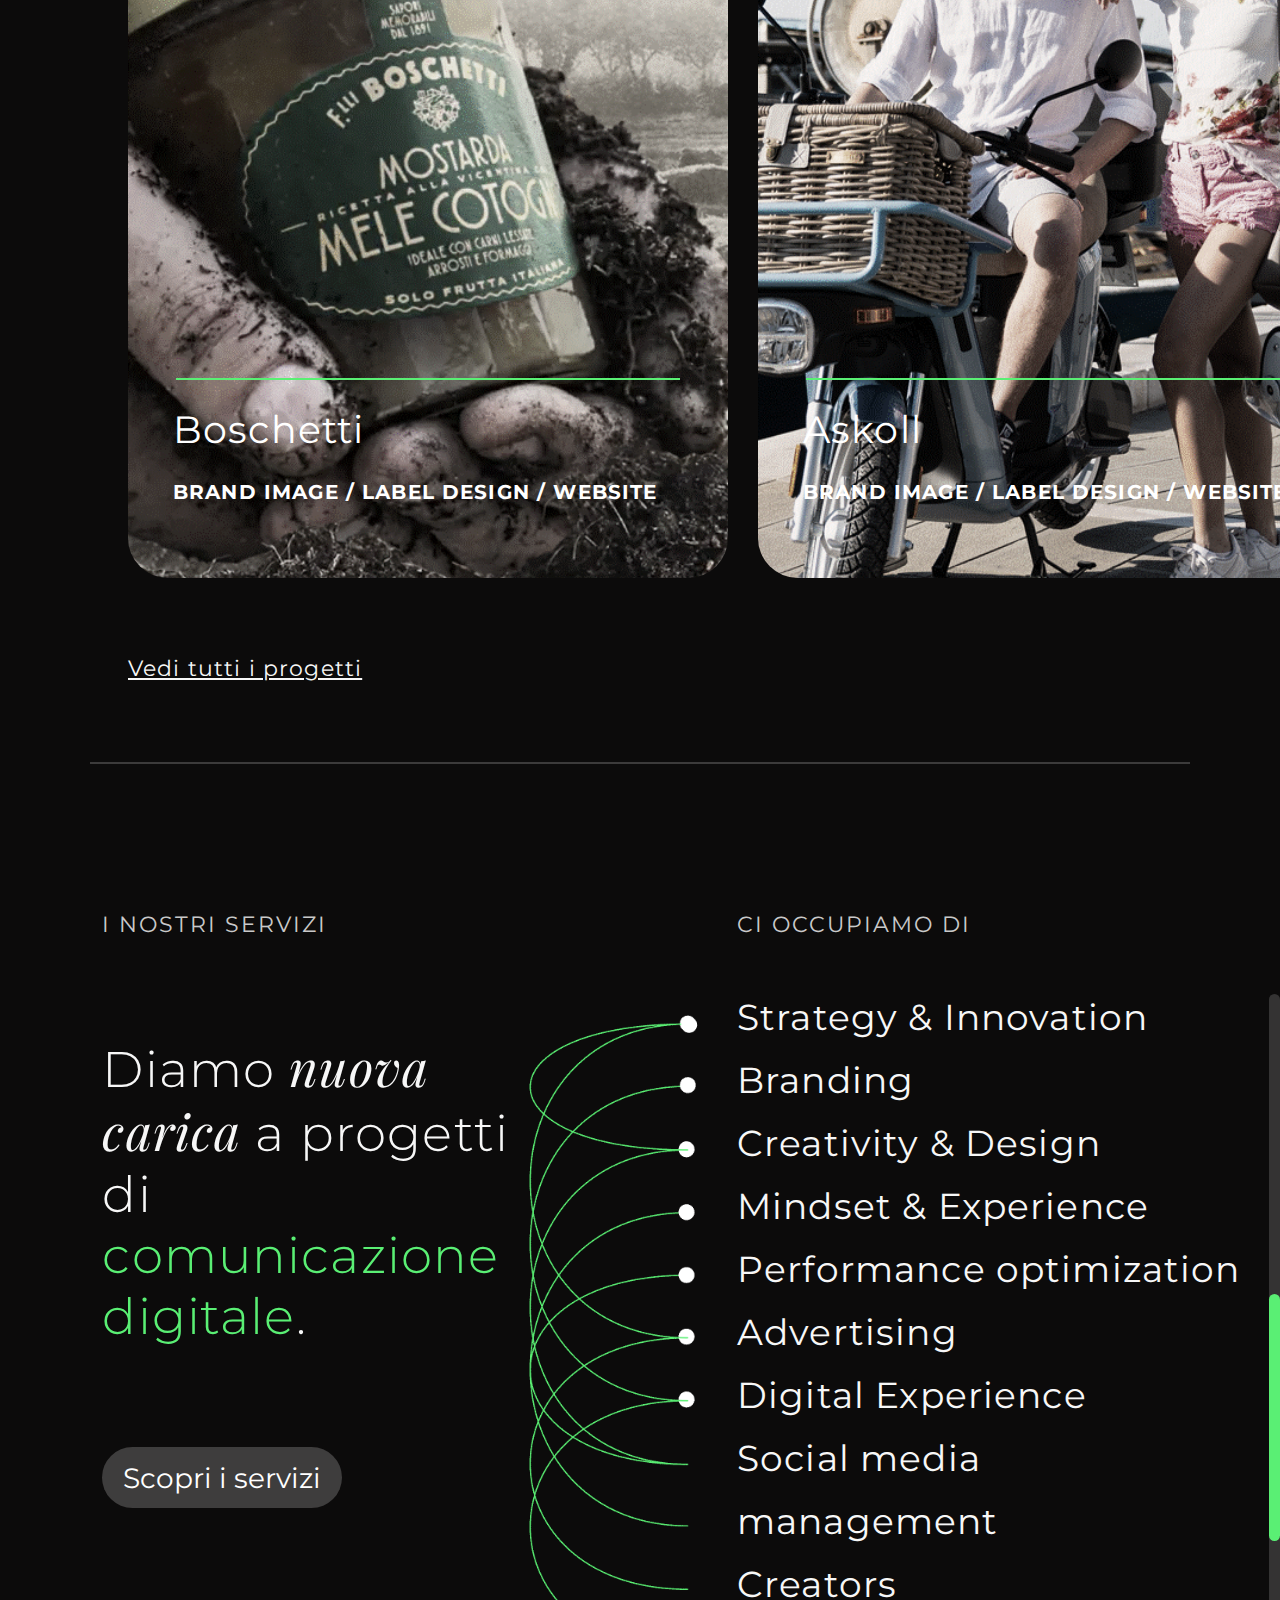
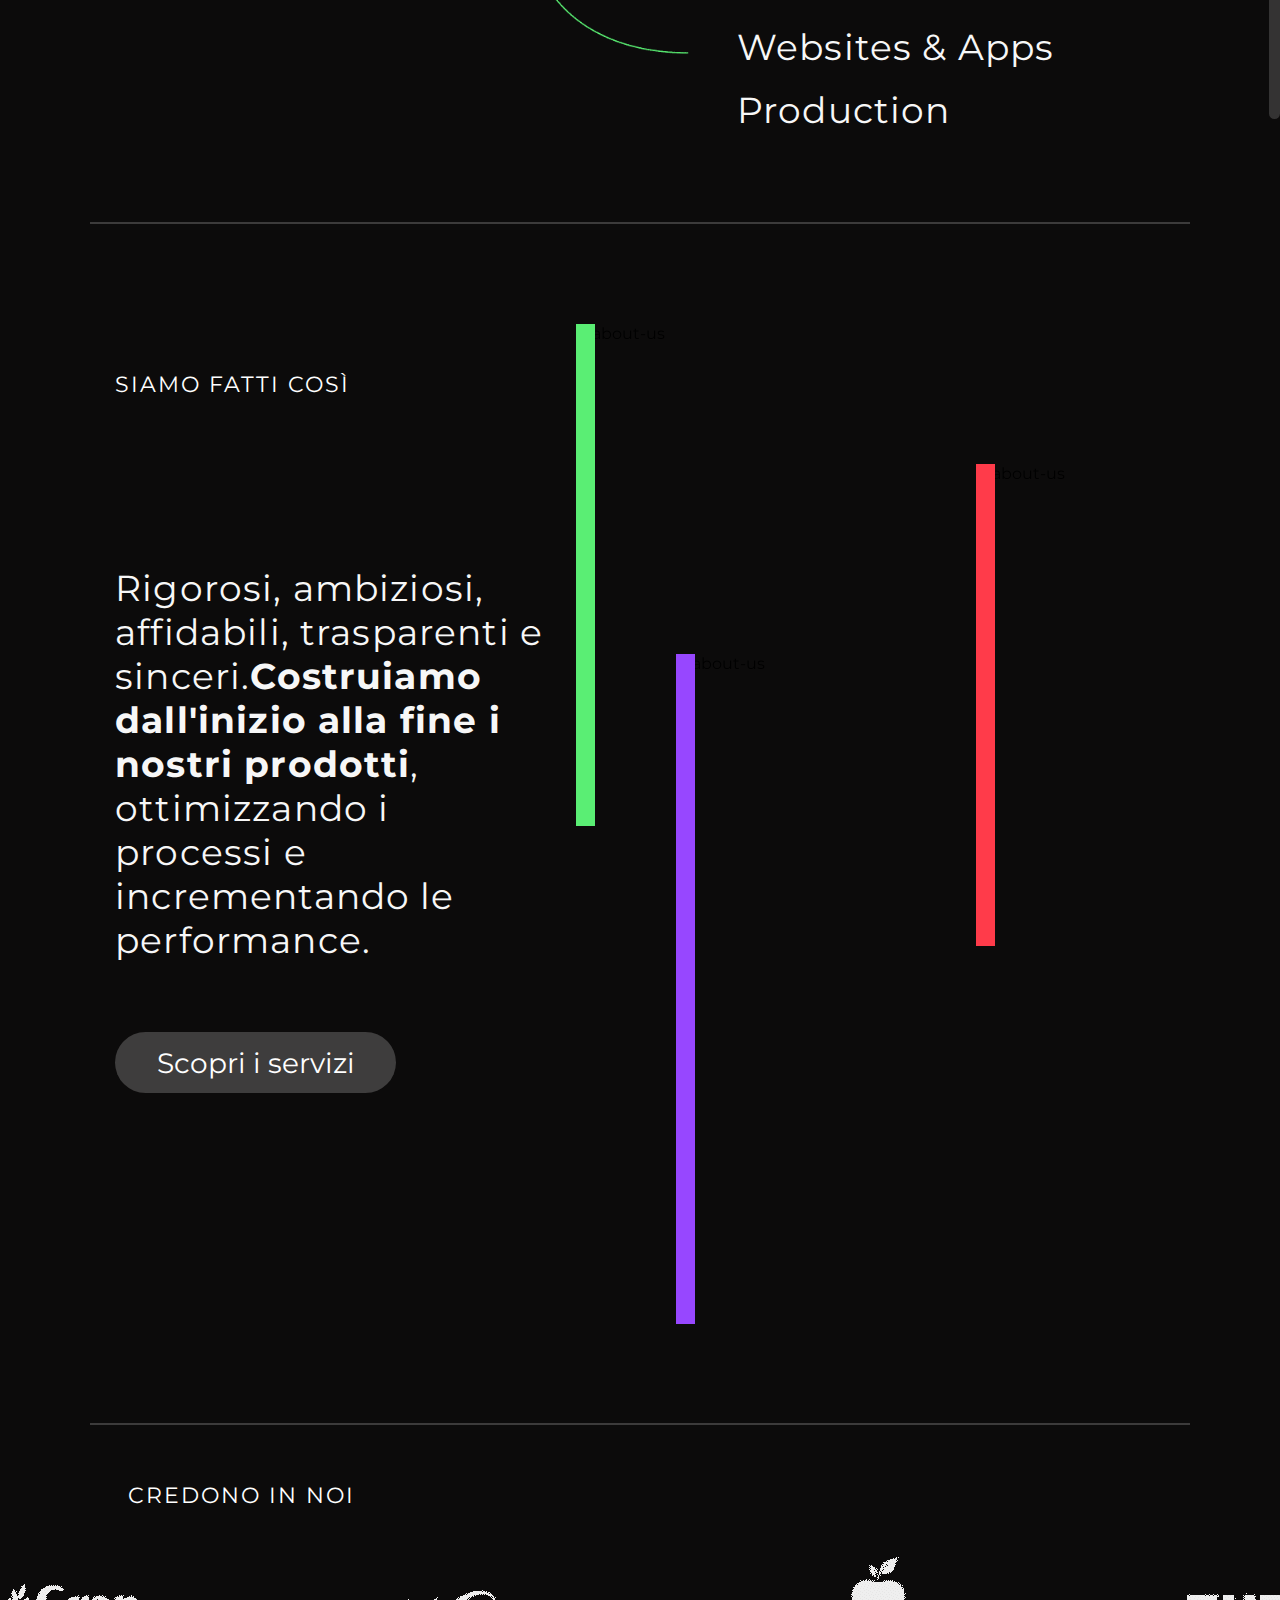
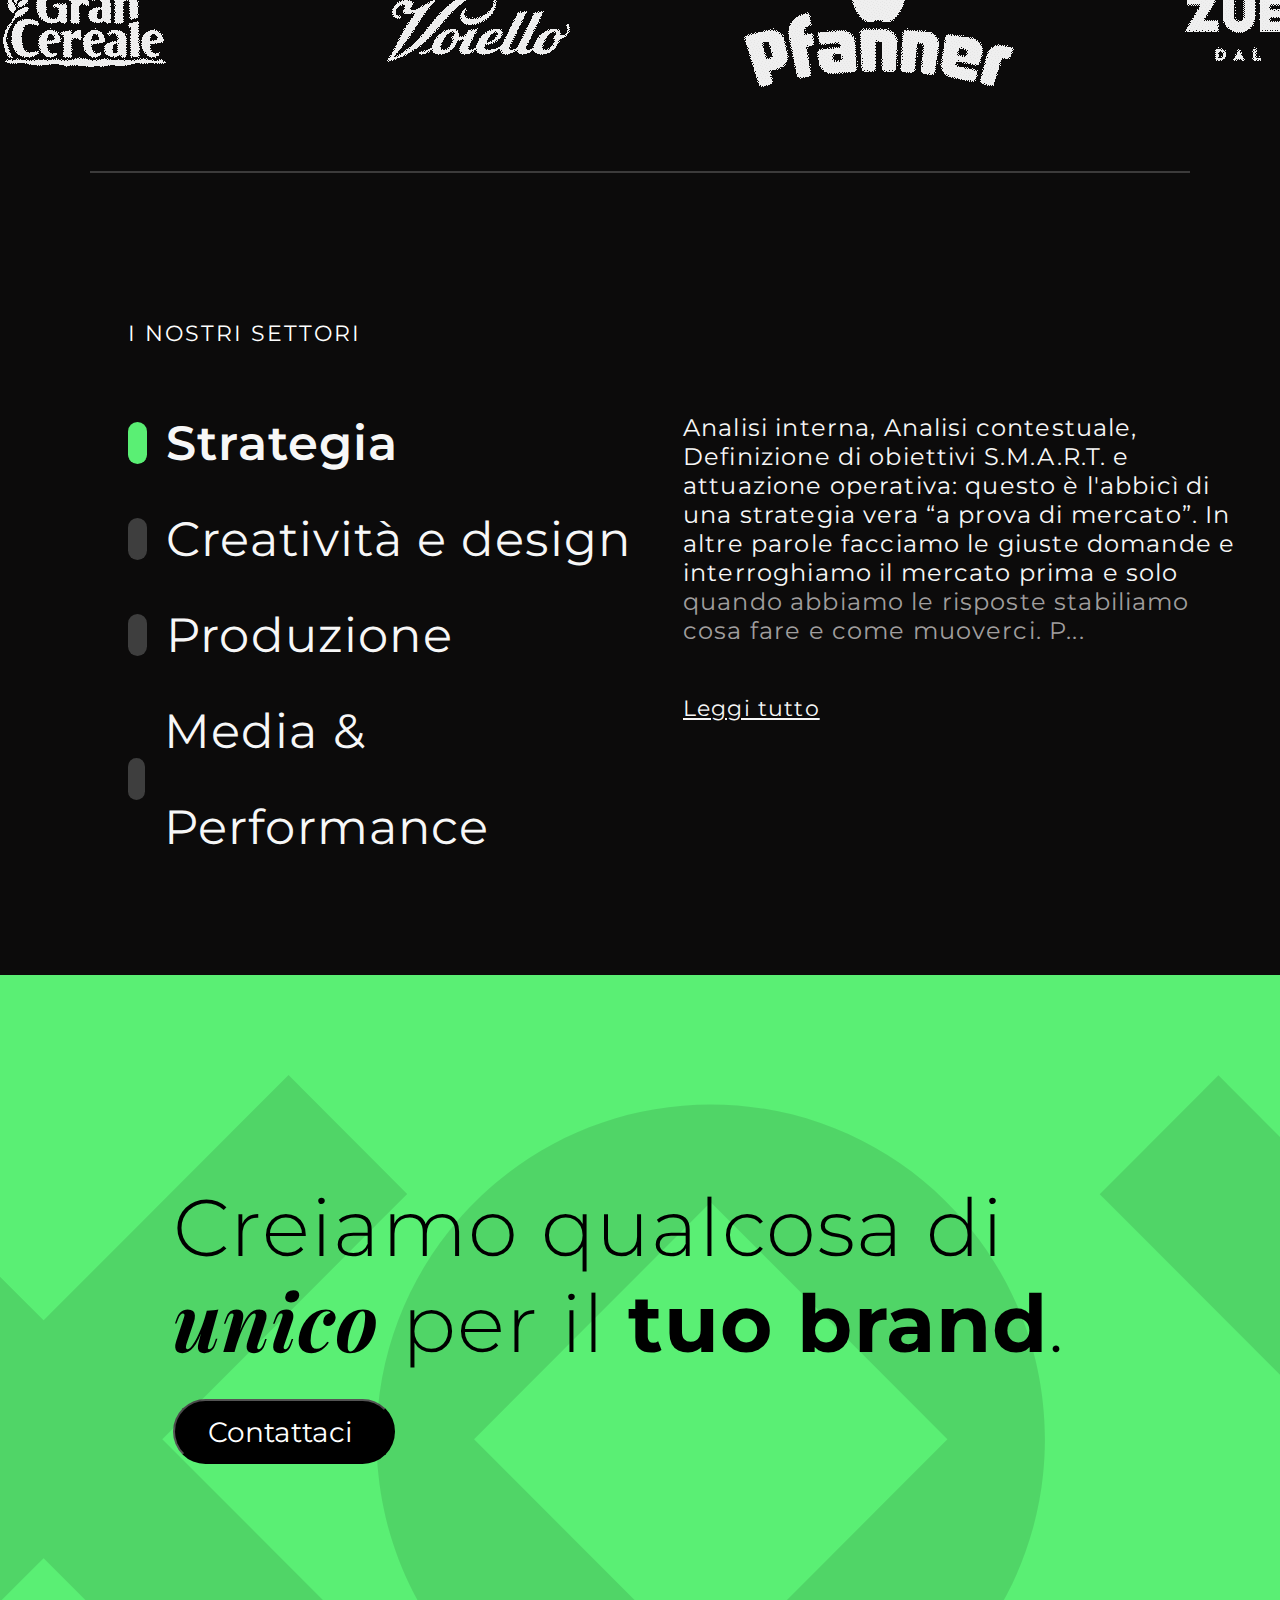
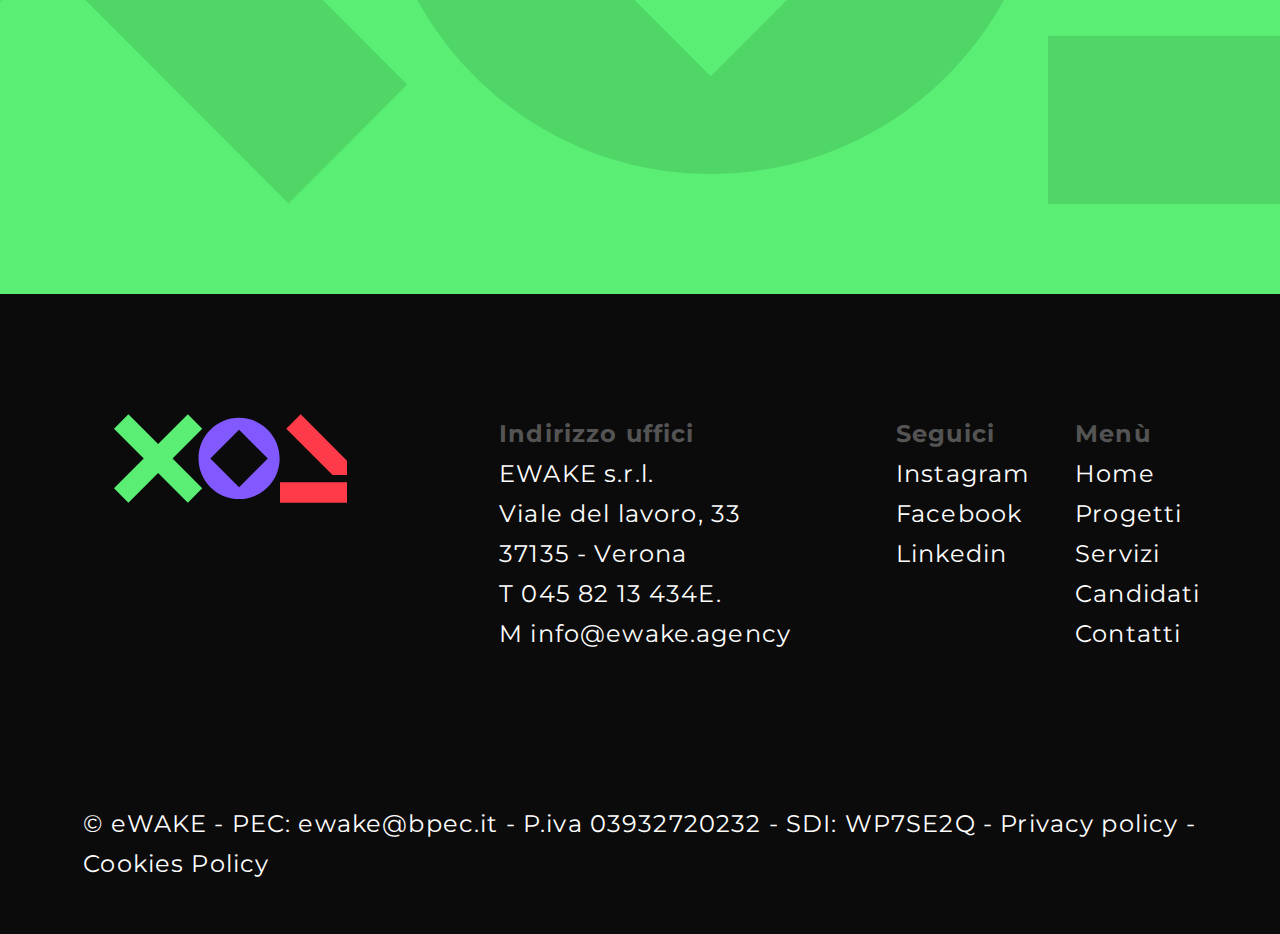
==== commit 3d9d7283: "col-phone" ====
--- a/index.html
+++ b/index.html
@@ -22,7 +22,7 @@
         
         <input id="toggle" type="checkbox">
         
-        <div class="navbar">
+        <div class="navbar col-phone">
             <div class="logo-container">
                 <img src="assets/img/logo.svg" alt="EWAKE">
             </div>
@@ -47,27 +47,27 @@
             </div>
             <div class="info">
                 <div class="address">
-                    <p class="info-address-title">Vediamoci</p>
-                    <p class="info-address-text">
+                    <p class="menu-items-title">Vediamoci</p>
+                    <p class="menu-items-text">
                         Viale del lavoro, 33 <br>
                         37135 - Verona
                     </p>
                 </div>
                 <div class="contacts">
-                    <p class="info-contacts-title">Contattaci</p>
-                    <p class="info-contacts-text">
+                    <p class="menu-items-title">Contattaci</p>
+                    <p class="menu-items-text">
                         045 82 13 434 <br>
                         info@ewake.agency
                     </p>
                 </div>
                 <button class="start-project-button">Inizia un progetto</button>
-                <!-- <img src="assets/img/xo-img.svg" alt="xo-img"> -->
+                <img src="assets/img/xo-img.svg" alt="xo-img">
             </div>
         </div>
     </div>
 
     <div class="chi-siamo-container">
-        <div class="chi-siamo">
+        <div class="chi-siamo col-phone">
             <p class="chi-siamo-text">
                 Siamo una <span class="bold-text">Fabbrica di Creatività Digitale</span> <span class="italic-playfair">indipendente</span> 
                 e <span class="green-text">made in Italy</span>, guidata e vissuta da imprenditori e professionisti del digitale.
@@ -76,11 +76,12 @@
     </div>
 
     <div class="xo-container">
+        <img src="/assets/img/xo-img.svg" alt="">
     </div>
 
     <div class="boschetti-container">
         <div class="video-mask"></div>
-            <video class="boschetti-video" autoplay loop muted>
+            <video class="boschetti-video col-phone" autoplay loop muted>
                 <source src="assets/video/boschetti.mp4" type="video/mp4">
             </video>
         </div>
@@ -95,7 +96,7 @@
     </div>
 
     <div class="agency-container">
-        <div class="brand">
+        <div class="brand col-phone">
             <p class="stroke-10">10</p>
             <div class="brand-text-container">
                 <p class="brand-text">
@@ -104,7 +105,7 @@
             </div>
         </div>
 
-        <div class="creative-agency-container">
+        <div class="creative-agency-container col-phone">
             <p class="creative-agency-text">
                 Siamo un'<span class="bold-text">agenzia creativa</span> situata nella zona industriale di <span class="italic-playfair">Verona</span>.
             </p>
@@ -166,7 +167,7 @@
     </div>
 
     <div class="our-services-container">
-        <div class="our-services">
+        <div class="our-services col-phone">
             <div class="our-services-text-container">
                 <p class="our-services-title">I NOSTRI SERVIZI</p>
                 <p class="our-services-text">
@@ -176,7 +177,7 @@
             </div>
         </div>
 
-        <div class="we-do-container">
+        <div class="we-do-container col-phone">
             <img class="animation" src="assets/video/curve.gif" alt="curve">
             <div class="we-do">
                 <p class="we-do-text">CI OCCUPIAMO DI</p>
@@ -205,7 +206,7 @@
     </div>
 
     <div class="about-us-cotainer">
-        <div class="about-us-text-container">
+        <div class="about-us-text-container col-phone">
             <div class="about-us-title">
                 <p>SIAMO FATTI COSÌ</p>
             </div>
@@ -214,7 +215,7 @@
             </p>
             <button class="about-us-button">Scopri i servizi</button>    
         </div>
-        <div class="about-us-images">
+        <div class="about-us-images col-phone">
             <div class="about-us-img-1">
                 <div class="side-color-green"></div>
                 <img src="assets/img/about-us-1.svg" alt="about-us">
@@ -246,7 +247,7 @@
     </div>
 
     <div class="our-sectors-container">
-        <div class="our-sectors">
+        <div class="our-sectors col-phone">
             <p class="our-sectors-title">I NOSTRI SETTORI</p>
             <div class="sectors-list">
                 <div class="sector">
@@ -268,7 +269,7 @@
             </div>
         </div>
 
-        <div class="our-sectors-details">
+        <div class="our-sectors-details col-phone">
             <p class="our-sectors-text">Analisi interna, Analisi contestuale, Definizione di obiettivi S.M.A.R.T. e attuazione operativa: questo è l'abbicì di una strategia vera “a prova di mercato”.
                 In altre parole facciamo le giuste domande e interroghiamo il mercato prima e solo <span class="faded-text">quando abbiamo le risposte stabiliamo cosa fare e come muoverci. P...</span></p>
             <p class="read-all">Leggi tutto</p>
@@ -279,7 +280,7 @@
         <div class="xo-bg">
             <img src="assets/img/xo-bg.svg" alt="xo-bg">
         </div>
-        <div class="contact-us">
+        <div class="contact-us col-phone">
             <p class="contact-us-text">
                 Creiamo qualcosa di <span class="italic-playfair bold-text">unico</span> per il <span class="bold-text">tuo brand</span>.
             </p>
@@ -287,7 +288,7 @@
         </div>
     </div>
 
-    <footer>
+    <footer class="col-phone">
         <div class="footer-1">
             <div class="footer-xo">
                 <img src="assets/img/xo-img.svg" alt="xo-img">
--- a/css/style.css
+++ b/css/style.css
@@ -59,7 +59,7 @@
 }
 
 .menu-list {
-    margin-top: 200px;
+    margin-top: 80px;
     margin-left: 100px;
     width: 50%;
     border-bottom: 2px solid #ffffff33;
@@ -70,7 +70,59 @@
 }
 
 .info {
-    width: 25%;
+    width: 30%;
+    text-align: left;
+
+    font-family: 'Montserrat';
+    font-style: normal;
+    font-size: 25px;
+    line-height: 30px;
+    letter-spacing: 1.152px;
+    color: #F7F7F7;
+}
+
+.address {
+    margin-top: 75px;
+    margin-left: 25%;
+}
+
+.contacts {
+    margin-top: 50px;
+    margin-left: 25%;
+}
+
+.menu-items-title {
+    font-weight: 700;
+}
+
+.menu-items-text {
+    font-weight: 400;
+}
+
+.start-project-button {
+    margin-top: 50px;
+    margin-left: 25%;
+
+    background: #3E3D3D;
+    width: 295px;
+    height: 61px;
+    border-radius: 48.5px;
+    padding: 0;
+    border: 0;
+
+    font-family: 'Montserrat';
+    font-style: normal;
+    font-weight: 400;
+    font-size: 28px;
+    line-height: 34px;
+    text-align: center;
+    color: #FFFFFF;
+}
+
+.info>img {
+    width: 80%;
+    margin-left: 25%;
+    margin-top: 80px;
 }
 
 
@@ -212,7 +264,7 @@
     content: "Chiudi";
 }
 
-/* content */
+/* navbar-content */
 .navbar-containerainer {
     top: 60px;
     height: 92vh;
@@ -260,12 +312,14 @@
 /* xo> img */
 .xo-container {
     position: absolute;
-
-    height: 745px;
-    width: 1962px;
-    background-image: url('../assets/img/xo-img.svg');
+    overflow: hidden;
     margin-top: 100px;
     margin-left: -200px;
+}
+
+.xo-container>img {
+    height: 80%;
+    width: 120%;
 }
 
 .boschetti-container {
@@ -287,8 +341,7 @@
 
 .boschetti-video {
     z-index: 2;
-    width: 100%;
-    height: 750px;
+    width: 85%;
 }
 
 /*  */
@@ -321,6 +374,7 @@
     margin-top: 400px;
 
     display: flex;
+    flex-wrap: wrap;
 }
 
 .brand {
@@ -526,6 +580,7 @@
     width: 100%;
     margin-top: 100px;
     display: flex;
+    flex-wrap: wrap;
 }
 
 .our-services {
@@ -646,6 +701,7 @@
     width: 100%;
     margin-top: 100px;
     display: flex;
+    flex-wrap: wrap;
 }
 
 .about-us-text-container {
@@ -775,6 +831,7 @@
     width: 100%;
     margin-top: 100px;
     display: flex;
+    flex-wrap: wrap;
 }
 
 .our-sectors {
@@ -887,7 +944,8 @@
 }
 
 .contact-us-text {
-    padding-top: 310px;
+    position: relative;
+    padding-top: 12%;
     margin-left: 10%;
     width: 56%;
     font-family: 'Montserrat';
@@ -979,4 +1037,14 @@
 .footer-2>p {
     width: 87%;
     color: #FFFFFF;
+}
+
+
+@media screen and (max-width: 992px) {
+    [class*="col-phone"] {
+        /* float: left; */
+        padding: 15px;
+        width: 100%;
+        border: 1px solid red;
+    }
 }